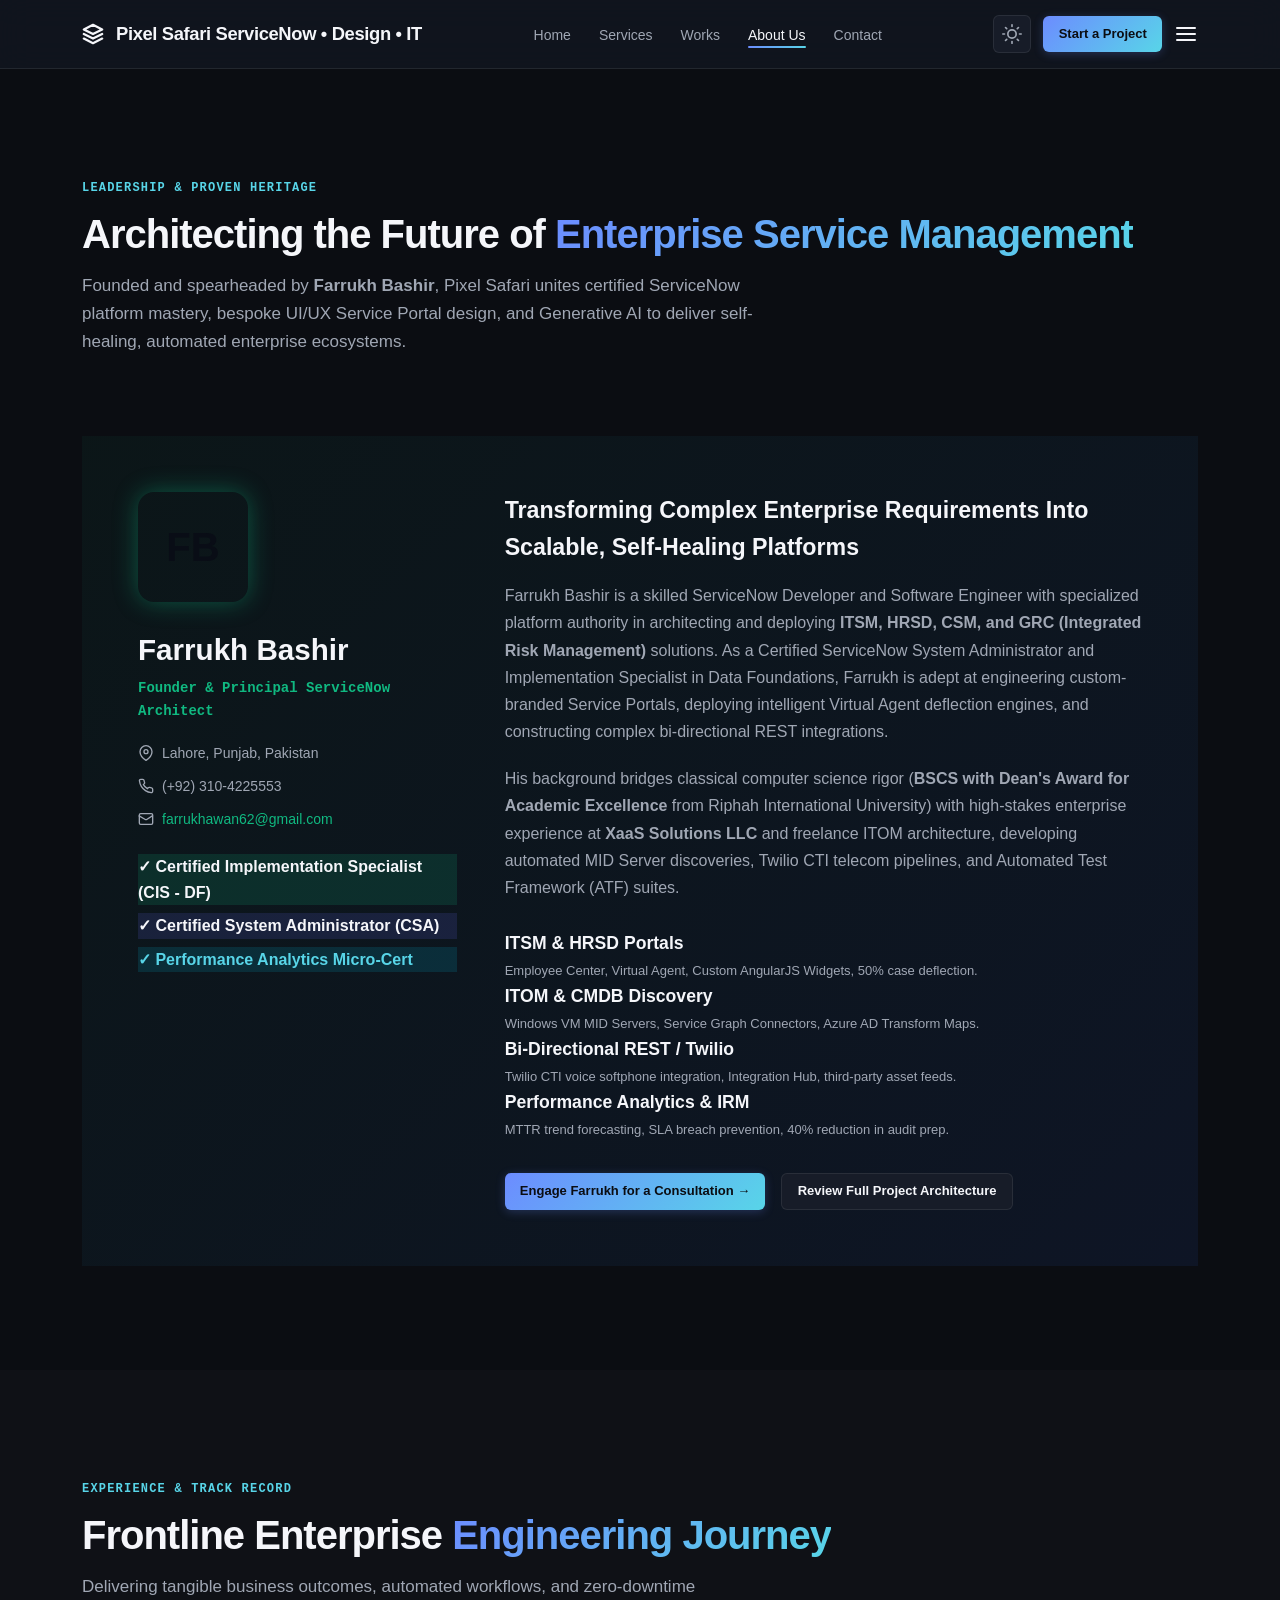
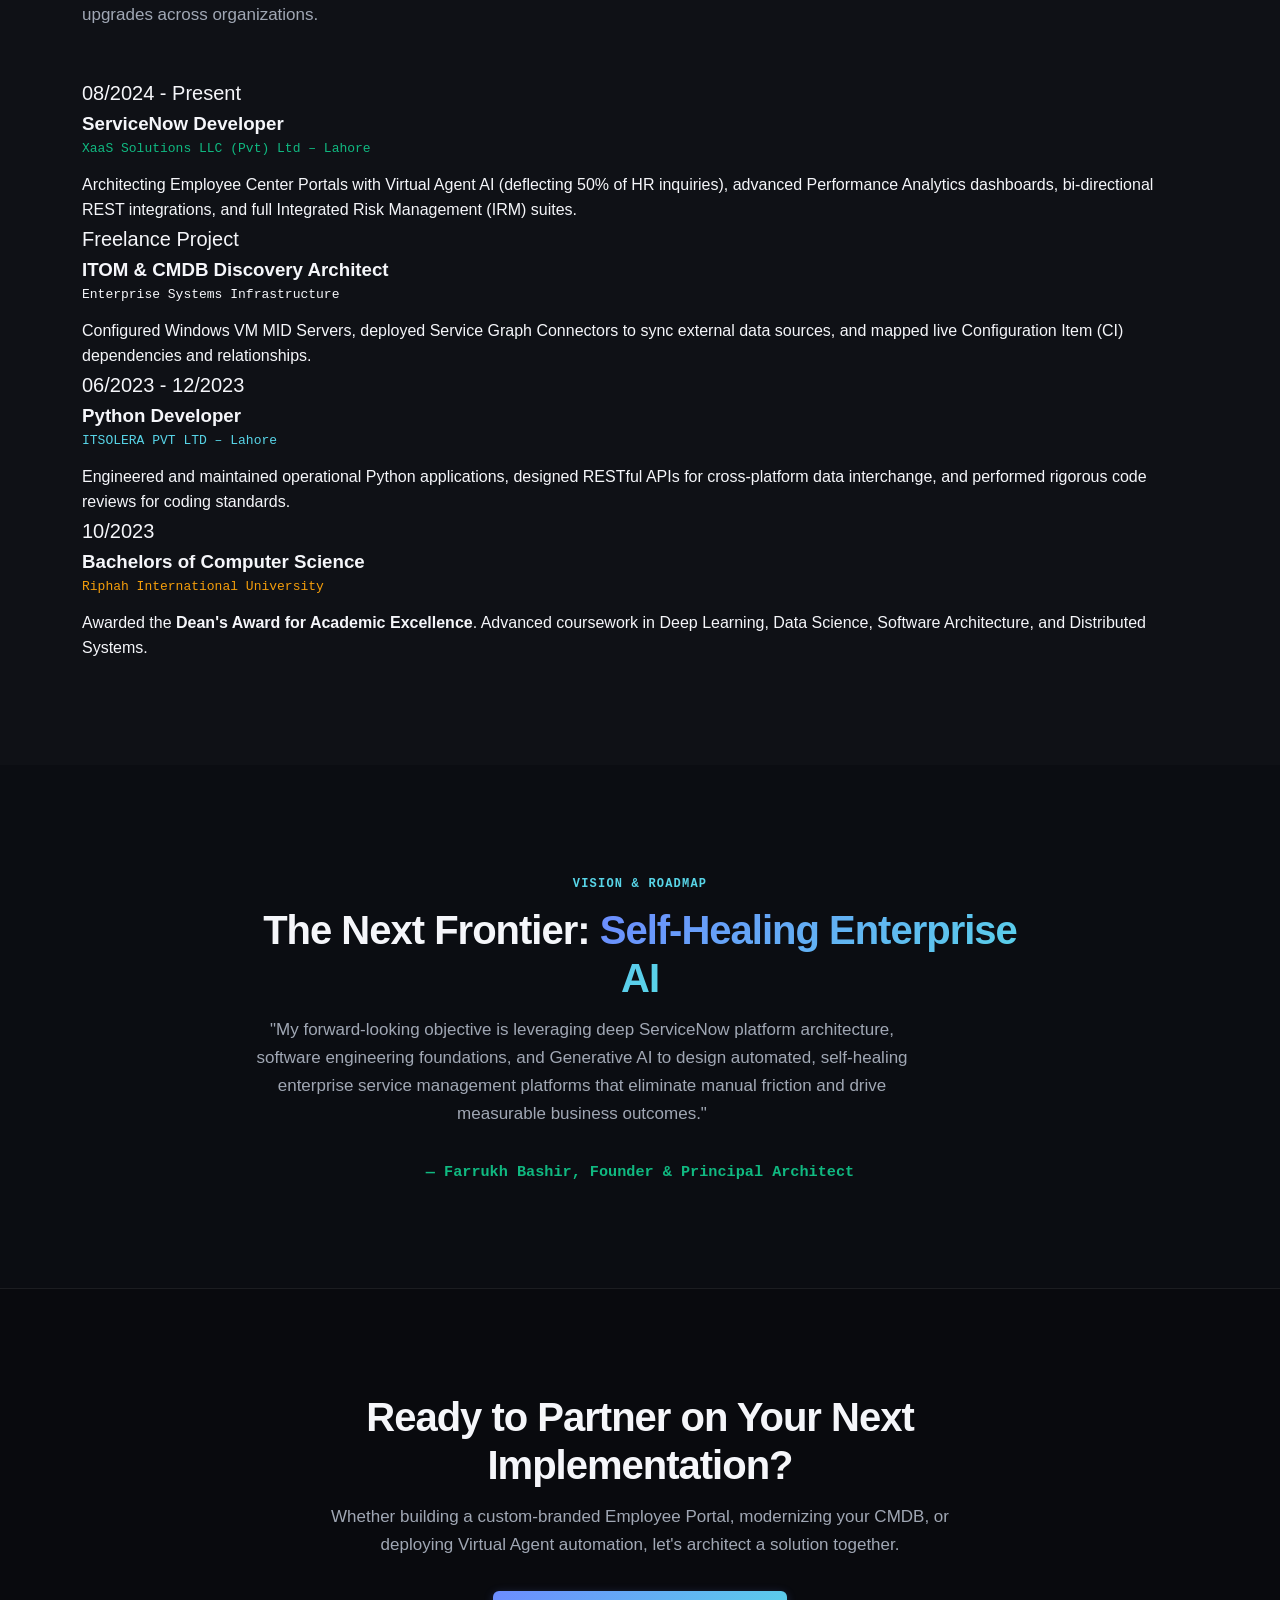
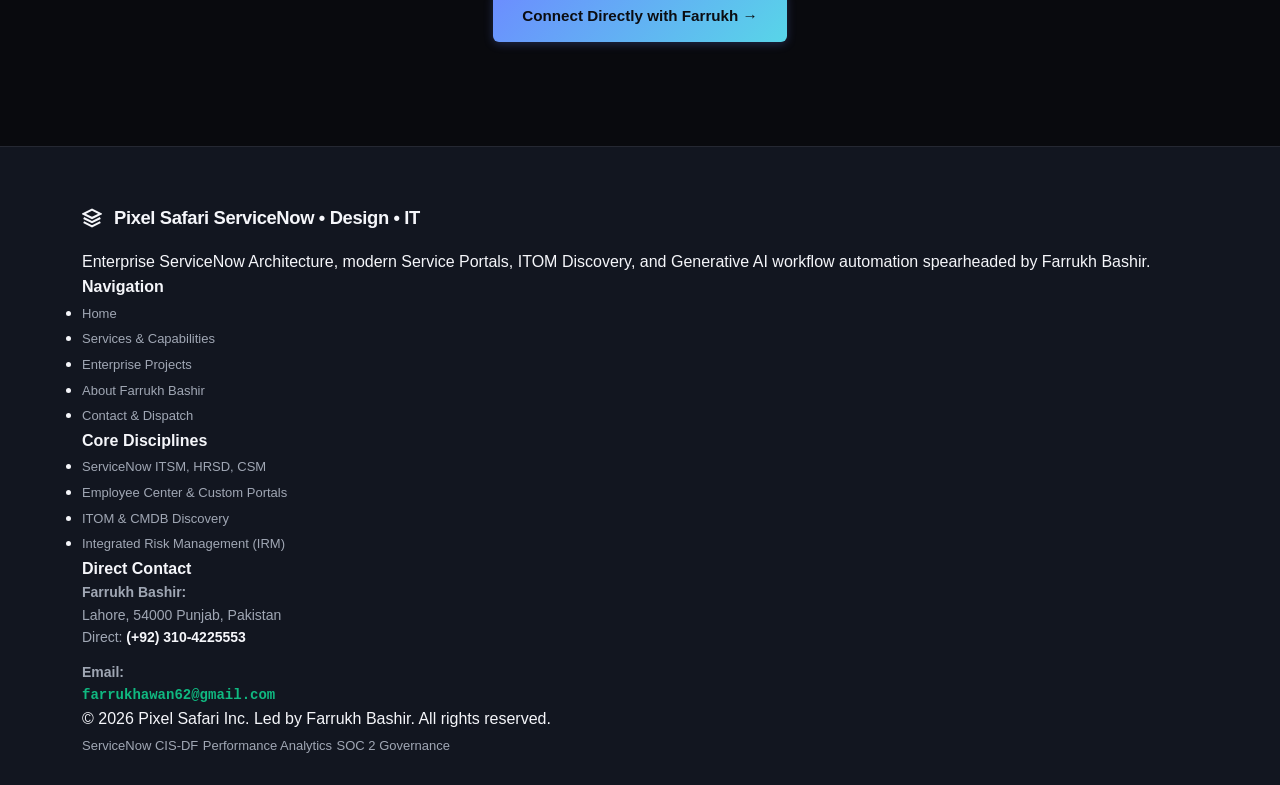
==== about.html @ 0edb30b6 "feat: complete master developer portfolio for Farrukh Bashir" ====
<!DOCTYPE html>
<html lang="en" data-theme="dark">
<head>
  <meta charset="UTF-8">
  <meta name="viewport" content="width=device-width, initial-scale=1.0">
  <title>About Farrukh Bashir & Pixel Safari | Enterprise ServiceNow & IT Engineering</title>
  <meta name="description" content="Meet Farrukh Bashir, Certified ServiceNow System Administrator, Implementation Specialist (CIS-DF), and Principal Architect leading Pixel Safari in ServiceNow, ITOM, and GenAI workflows.">
  <link rel="icon" type="image/svg+xml" href="assets/favicon.svg">
  <link rel="stylesheet" href="css/style.css">
</head>
<body>

  <!-- Site Header -->
  <header class="site-header">
    <div class="container nav-container">
      <a href="index.html" class="brand-logo" aria-label="Pixel Safari Home">
        <div class="logo-icon">
          <svg width="22" height="22" viewBox="0 0 24 24" fill="none" stroke="currentColor" stroke-width="2.5" stroke-linecap="round" stroke-linejoin="round">
            <path d="M12 2L2 7l10 5 10-5-10-5z"></path>
            <path d="M2 17l10 5 10-5"></path>
            <path d="M2 12l10 5 10-5"></path>
          </svg>
        </div>
        <div class="brand-text">
          <span class="brand-name">Pixel Safari</span>
          <span class="brand-sub">ServiceNow &bull; Design &bull; IT</span>
        </div>
      </a>

      <!-- Desktop Nav -->
      <nav aria-label="Primary Navigation">
        <ul class="nav-links">
          <li><a href="index.html" class="nav-link">Home</a></li>
          <li><a href="services.html" class="nav-link">Services</a></li>
          <li><a href="works.html" class="nav-link">Works</a></li>
          <li><a href="about.html" class="nav-link active">About Us</a></li>
          <li><a href="contact.html" class="nav-link">Contact</a></li>
        </ul>
      </nav>

      <!-- Action items -->
      <div class="nav-actions">
        <button id="themeToggleBtn" class="theme-toggle-btn" aria-label="Toggle Dark/Light Mode" title="Toggle Theme">
          <svg class="theme-icon-dark" width="20" height="20" viewBox="0 0 24 24" fill="none" stroke="currentColor" stroke-width="2" stroke-linecap="round" stroke-linejoin="round"><circle cx="12" cy="12" r="5"></circle><line x1="12" y1="1" x2="12" y2="3"></line><line x1="12" y1="21" x2="12" y2="23"></line><line x1="4.22" y1="4.22" x2="5.64" y2="5.64"></line><line x1="18.36" y1="18.36" x2="19.78" y2="19.78"></line><line x1="1" y1="12" x2="3" y2="12"></line><line x1="21" y1="12" x2="23" y2="12"></line><line x1="4.22" y1="19.78" x2="5.64" y2="18.36"></line><line x1="18.36" y1="5.64" x2="19.78" y2="4.22"></line></svg>
          <svg class="theme-icon-light" width="20" height="20" viewBox="0 0 24 24" fill="none" stroke="currentColor" stroke-width="2" stroke-linecap="round" stroke-linejoin="round"><path d="M21 12.79A9 9 0 1 1 11.21 3 7 7 0 0 0 21 12.79z"></path></svg>
        </button>
        <a href="contact.html" class="btn btn-primary btn-sm">Start a Project</a>
        <button id="mobileNavToggle" class="mobile-toggle-btn" aria-label="Open Navigation Menu" aria-expanded="false">
          <svg width="24" height="24" viewBox="0 0 24 24" fill="none" stroke="currentColor" stroke-width="2" stroke-linecap="round" stroke-linejoin="round"><line x1="3" y1="12" x2="21" y2="12"></line><line x1="3" y1="6" x2="21" y2="6"></line><line x1="3" y1="18" x2="21" y2="18"></line></svg>
        </button>
      </div>
    </div>
  </header>

  <!-- Mobile Navigation Drawer -->
  <div id="mobileDrawer" class="mobile-drawer" role="dialog" aria-modal="true">
    <ul class="mobile-nav-links">
      <li><a href="index.html" class="mobile-nav-link">Home</a></li>
      <li><a href="services.html" class="mobile-nav-link">Services</a></li>
      <li><a href="works.html" class="mobile-nav-link">Selected Works</a></li>
      <li><a href="about.html" class="mobile-nav-link">About Us</a></li>
      <li><a href="contact.html" class="mobile-nav-link">Contact & Dispatch</a></li>
    </ul>
    <div style="margin-top: auto;">
      <a href="contact.html" class="btn btn-primary btn-block">Start an Expedition</a>
    </div>
  </div>

  <main>
    <!-- Page Header -->
    <section class="section" style="padding-bottom: 2rem;">
      <div class="container section-header">
        <span class="section-tag">Leadership & Proven Heritage</span>
        <h1 class="section-title">Architecting the Future of <span class="gradient-text">Enterprise Service Management</span></h1>
        <p class="section-desc">
          Founded and spearheaded by <strong>Farrukh Bashir</strong>, Pixel Safari unites certified ServiceNow platform mastery, bespoke UI/UX Service Portal design, and Generative AI to deliver self-healing, automated enterprise ecosystems.
        </p>
      </div>
    </section>

    <!-- Founder Feature Card -->
    <section class="section" style="padding-top: 0;">
      <div class="container">
        <div class="card" style="padding: 3.5rem; border-color: var(--border-highlight); background: linear-gradient(135deg, rgba(16, 185, 129, 0.05) 0%, rgba(15, 23, 42, 0.8) 100%);">
          <div style="display: grid; grid-template-columns: 1fr 2fr; gap: 3rem; align-items: start;">
            
            <!-- Left: Avatar / Credentials Box -->
            <div>
              <div style="width: 110px; height: 110px; border-radius: var(--radius-lg); background: var(--grad-primary); display: flex; align-items: center; justify-content: center; font-size: 2.5rem; font-weight: 800; color: #090d16; margin-bottom: 1.5rem; box-shadow: 0 0 25px rgba(16, 185, 129, 0.4);">
                FB
              </div>
              <h2 style="font-size: 1.85rem; font-weight: 800; color: var(--text-primary); margin-bottom: 0.25rem;">Farrukh Bashir</h2>
              <div style="font-family: var(--font-mono); font-size: 0.875rem; color: var(--accent-emerald); font-weight: 700; margin-bottom: 1.25rem;">
                Founder & Principal ServiceNow Architect
              </div>
              
              <div style="display: flex; flex-direction: column; gap: 0.65rem; font-size: 0.875rem; color: var(--text-secondary); margin-bottom: 1.5rem;">
                <div style="display: flex; align-items: center; gap: 0.5rem;">
                  <svg width="16" height="16" viewBox="0 0 24 24" fill="none" stroke="currentColor" stroke-width="2"><path d="M21 10c0 7-9 13-9 13s-9-6-9-13a9 9 0 0 1 18 0z"></path><circle cx="12" cy="10" r="3"></circle></svg>
                  <span>Lahore, Punjab, Pakistan</span>
                </div>
                <div style="display: flex; align-items: center; gap: 0.5rem;">
                  <svg width="16" height="16" viewBox="0 0 24 24" fill="none" stroke="currentColor" stroke-width="2"><path d="M22 16.92v3a2 2 0 0 1-2.18 2 19.79 19.79 0 0 1-8.63-3.07 19.5 19.5 0 0 1-6-6 19.79 19.79 0 0 1-3.07-8.67A2 2 0 0 1 4.11 2h3a2 2 0 0 1 2 1.72 12.84 12.84 0 0 0 .7 2.81 2 2 0 0 1-.45 2.11L8.09 9.91a16 16 0 0 0 6 6l1.27-1.27a2 2 0 0 1 2.11-.45 12.84 12.84 0 0 0 2.81.7A2 2 0 0 1 22 16.92z"></path></svg>
                  <span>(+92) 310-4225553</span>
                </div>
                <div style="display: flex; align-items: center; gap: 0.5rem;">
                  <svg width="16" height="16" viewBox="0 0 24 24" fill="none" stroke="currentColor" stroke-width="2"><rect width="20" height="16" x="2" y="4" rx="2"></rect><path d="m22 7-8.97 5.7a1.94 1.94 0 0 1-2.06 0L1 7"></path></svg>
                  <span style="color: var(--accent-emerald);">farrukhawan62@gmail.com</span>
                </div>
              </div>

              <div style="display: flex; flex-direction: column; gap: 0.5rem;">
                <span class="tech-tag" style="background: rgba(16, 185, 129, 0.15); color: var(--accent-emerald-light); font-weight: 700;">
                  ✓ Certified Implementation Specialist (CIS - DF)
                </span>
                <span class="tech-tag" style="background: rgba(99, 102, 241, 0.15); color: var(--accent-indigo-light); font-weight: 700;">
                  ✓ Certified System Administrator (CSA)
                </span>
                <span class="tech-tag" style="background: rgba(6, 182, 212, 0.15); color: var(--accent-cyan); font-weight: 700;">
                  ✓ Performance Analytics Micro-Cert
                </span>
              </div>
            </div>

            <!-- Right: Professional Summary & Experience Narrative -->
            <div>
              <h3 style="font-size: 1.45rem; font-weight: 700; margin-bottom: 1rem; color: var(--text-primary);">
                Transforming Complex Enterprise Requirements Into Scalable, Self-Healing Platforms
              </h3>
              <p style="color: var(--text-secondary); line-height: 1.7; margin-bottom: 1.25rem;">
                Farrukh Bashir is a skilled ServiceNow Developer and Software Engineer with specialized platform authority in architecting and deploying <strong>ITSM, HRSD, CSM, and GRC (Integrated Risk Management)</strong> solutions. As a Certified ServiceNow System Administrator and Implementation Specialist in Data Foundations, Farrukh is adept at engineering custom-branded Service Portals, deploying intelligent Virtual Agent deflection engines, and constructing complex bi-directional REST integrations.
              </p>
              <p style="color: var(--text-secondary); line-height: 1.7; margin-bottom: 1.75rem;">
                His background bridges classical computer science rigor (<strong>BSCS with Dean's Award for Academic Excellence</strong> from Riphah International University) with high-stakes enterprise experience at <strong>XaaS Solutions LLC</strong> and freelance ITOM architecture, developing automated MID Server discoveries, Twilio CTI telecom pipelines, and Automated Test Framework (ATF) suites.
              </p>

              <!-- Highlights Grid -->
              <div class="console-metrics-grid" style="margin-bottom: 2rem;">
                <div class="metric-box">
                  <div style="font-weight: 700; color: var(--text-primary); font-size: 1.1rem; margin-bottom: 0.25rem;">ITSM & HRSD Portals</div>
                  <div style="font-size: 0.8125rem; color: var(--text-secondary);">Employee Center, Virtual Agent, Custom AngularJS Widgets, 50% case deflection.</div>
                </div>
                <div class="metric-box">
                  <div style="font-weight: 700; color: var(--text-primary); font-size: 1.1rem; margin-bottom: 0.25rem;">ITOM & CMDB Discovery</div>
                  <div style="font-size: 0.8125rem; color: var(--text-secondary);">Windows VM MID Servers, Service Graph Connectors, Azure AD Transform Maps.</div>
                </div>
                <div class="metric-box">
                  <div style="font-weight: 700; color: var(--text-primary); font-size: 1.1rem; margin-bottom: 0.25rem;">Bi-Directional REST / Twilio</div>
                  <div style="font-size: 0.8125rem; color: var(--text-secondary);">Twilio CTI voice softphone integration, Integration Hub, third-party asset feeds.</div>
                </div>
                <div class="metric-box">
                  <div style="font-weight: 700; color: var(--text-primary); font-size: 1.1rem; margin-bottom: 0.25rem;">Performance Analytics & IRM</div>
                  <div style="font-size: 0.8125rem; color: var(--text-secondary);">MTTR trend forecasting, SLA breach prevention, 40% reduction in audit prep.</div>
                </div>
              </div>

              <div style="display: flex; gap: 1rem; flex-wrap: wrap;">
                <a href="contact.html" class="btn btn-primary btn-sm">Engage Farrukh for a Consultation &rarr;</a>
                <a href="works.html" class="btn btn-secondary btn-sm">Review Full Project Architecture</a>
              </div>
            </div>

          </div>
        </div>
      </div>
    </section>

    <!-- Professional Experience Timeline -->
    <section class="section" style="background: rgba(255, 255, 255, 0.015);">
      <div class="container">
        <div class="section-header">
          <span class="section-tag">Experience & Track Record</span>
          <h2 class="section-title">Frontline Enterprise <span class="gradient-text">Engineering Journey</span></h2>
          <p class="section-desc">Delivering tangible business outcomes, automated workflows, and zero-downtime upgrades across organizations.</p>
        </div>

        <div class="roadmap-grid">
          <!-- Role 1 -->
          <div class="roadmap-card">
            <div class="roadmap-step" style="font-size: 1.25rem;">08/2024 - Present</div>
            <h3 class="roadmap-title">ServiceNow Developer</h3>
            <div style="font-size: 0.8125rem; font-family: var(--font-mono); color: var(--accent-emerald); margin-bottom: 0.75rem;">XaaS Solutions LLC (Pvt) Ltd – Lahore</div>
            <p class="roadmap-desc">
              Architecting Employee Center Portals with Virtual Agent AI (deflecting 50% of HR inquiries), advanced Performance Analytics dashboards, bi-directional REST integrations, and full Integrated Risk Management (IRM) suites.
            </p>
          </div>

          <!-- Role 2 -->
          <div class="roadmap-card">
            <div class="roadmap-step" style="font-size: 1.25rem;">Freelance Project</div>
            <h3 class="roadmap-title">ITOM & CMDB Discovery Architect</h3>
            <div style="font-size: 0.8125rem; font-family: var(--font-mono); color: var(--accent-indigo-light); margin-bottom: 0.75rem;">Enterprise Systems Infrastructure</div>
            <p class="roadmap-desc">
              Configured Windows VM MID Servers, deployed Service Graph Connectors to sync external data sources, and mapped live Configuration Item (CI) dependencies and relationships.
            </p>
          </div>

          <!-- Role 3 -->
          <div class="roadmap-card">
            <div class="roadmap-step" style="font-size: 1.25rem;">06/2023 - 12/2023</div>
            <h3 class="roadmap-title">Python Developer</h3>
            <div style="font-size: 0.8125rem; font-family: var(--font-mono); color: var(--accent-cyan); margin-bottom: 0.75rem;">ITSOLERA PVT LTD – Lahore</div>
            <p class="roadmap-desc">
              Engineered and maintained operational Python applications, designed RESTful APIs for cross-platform data interchange, and performed rigorous code reviews for coding standards.
            </p>
          </div>

          <!-- Education -->
          <div class="roadmap-card">
            <div class="roadmap-step" style="font-size: 1.25rem;">10/2023</div>
            <h3 class="roadmap-title">Bachelors of Computer Science</h3>
            <div style="font-size: 0.8125rem; font-family: var(--font-mono); color: var(--accent-amber); margin-bottom: 0.75rem;">Riphah International University</div>
            <p class="roadmap-desc">
              Awarded the <strong>Dean's Award for Academic Excellence</strong>. Advanced coursework in Deep Learning, Data Science, Software Architecture, and Distributed Systems.
            </p>
          </div>
        </div>
      </div>
    </section>

    <!-- Future Vision & AI Objectives -->
    <section class="section">
      <div class="container" style="max-width: 860px; text-align: center;">
        <span class="section-tag">Vision & Roadmap</span>
        <h2 class="section-title">The Next Frontier: <span class="gradient-text">Self-Healing Enterprise AI</span></h2>
        <p class="section-desc" style="margin-bottom: 2rem;">
          "My forward-looking objective is leveraging deep ServiceNow platform architecture, software engineering foundations, and Generative AI to design automated, self-healing enterprise service management platforms that eliminate manual friction and drive measurable business outcomes."
        </p>
        <div style="font-family: var(--font-mono); font-size: 0.95rem; font-weight: 700; color: var(--accent-emerald);">
          — Farrukh Bashir, Founder & Principal Architect
        </div>
      </div>
    </section>

    <!-- Bottom CTA -->
    <section class="section" style="border-top: 1px solid var(--border-color); background: rgba(0, 0, 0, 0.2); text-align: center;">
      <div class="container" style="max-width: 720px;">
        <h2 class="section-title">Ready to Partner on Your Next Implementation?</h2>
        <p class="section-desc" style="margin-bottom: 2rem;">
          Whether building a custom-branded Employee Portal, modernizing your CMDB, or deploying Virtual Agent automation, let's architect a solution together.
        </p>
        <a href="contact.html" class="btn btn-primary btn-lg">Connect Directly with Farrukh &rarr;</a>
      </div>
    </section>
  </main>

  <!-- Site Footer -->
  <footer class="site-footer">
    <div class="container">
      <div class="footer-grid">
        <div>
          <a href="index.html" class="brand-logo" style="margin-bottom: 1rem;">
            <div class="logo-icon">
              <svg width="20" height="20" viewBox="0 0 24 24" fill="none" stroke="currentColor" stroke-width="2.5"><path d="M12 2L2 7l10 5 10-5-10-5z"></path><path d="M2 17l10 5 10-5"></path><path d="M2 12l10 5 10-5"></path></svg>
            </div>
            <div class="brand-text">
              <span class="brand-name">Pixel Safari</span>
              <span class="brand-sub">ServiceNow &bull; Design &bull; IT</span>
            </div>
          </a>
          <p class="footer-desc">
            Enterprise ServiceNow Architecture, modern Service Portals, ITOM Discovery, and Generative AI workflow automation spearheaded by Farrukh Bashir.
          </p>
        </div>

        <div>
          <h4 class="footer-col-title">Navigation</h4>
          <ul class="footer-links">
            <li><a href="index.html" class="footer-link">Home</a></li>
            <li><a href="services.html" class="footer-link">Services & Capabilities</a></li>
            <li><a href="works.html" class="footer-link">Enterprise Projects</a></li>
            <li><a href="about.html" class="footer-link">About Farrukh Bashir</a></li>
            <li><a href="contact.html" class="footer-link">Contact & Dispatch</a></li>
          </ul>
        </div>

        <div>
          <h4 class="footer-col-title">Core Disciplines</h4>
          <ul class="footer-links">
            <li><a href="services.html#servicenow" class="footer-link">ServiceNow ITSM, HRSD, CSM</a></li>
            <li><a href="services.html#portal" class="footer-link">Employee Center & Custom Portals</a></li>
            <li><a href="services.html#itom" class="footer-link">ITOM & CMDB Discovery</a></li>
            <li><a href="services.html#security" class="footer-link">Integrated Risk Management (IRM)</a></li>
          </ul>
        </div>

        <div>
          <h4 class="footer-col-title">Direct Contact</h4>
          <p style="font-size: 0.875rem; color: var(--text-secondary); line-height: 1.6; margin-bottom: 0.75rem;">
            <strong>Farrukh Bashir:</strong><br>
            Lahore, 54000 Punjab, Pakistan<br>
            Direct: <strong style="color: var(--text-primary);">(+92) 310-4225553</strong>
          </p>
          <p style="font-size: 0.875rem; color: var(--text-secondary); line-height: 1.6;">
            <strong>Email:</strong><br>
            <span style="color: var(--accent-emerald); font-family: var(--font-mono); font-weight: 700;">farrukhawan62@gmail.com</span>
          </p>
        </div>
      </div>

      <div class="footer-bottom">
        <div>&copy; 2026 Pixel Safari Inc. Led by Farrukh Bashir. All rights reserved.</div>
        <div class="footer-legal-links">
          <a href="#" class="footer-link">ServiceNow CIS-DF</a>
          <a href="#" class="footer-link">Performance Analytics</a>
          <a href="#" class="footer-link">SOC 2 Governance</a>
        </div>
      </div>
    </div>
  </footer>

  <script src="js/main.js"></script>
</body>
</html>
---- css/style.css ----
/* ==========================================================================
   FARRUKH BASHIR - Master Portfolio Stylesheet
   Premium Software-Engineering Aesthetic
   Colors: Deep Charcoal (#0B0D12), Electric Blue (#6C8CFF), Soft Cyan (#58D5E8)
   ========================================================================== */

:root {
  /* Color Palette - Sophisticated Dark Theme (Default) */
  --bg-primary: #0B0D12;
  --bg-secondary: #121620;
  --bg-surface: #171C28;
  --bg-surface-hover: #1E2536;
  --bg-glass: rgba(18, 22, 32, 0.82);
  --border-color: rgba(255, 255, 255, 0.08);
  --border-focus: rgba(108, 140, 255, 0.45);
  
  --text-primary: #F5F6FA;
  --text-secondary: #A0A7B4;
  --text-muted: #656E7F;
  
  /* Brand Accents */
  --accent-blue: #6C8CFF;
  --accent-cyan: #58D5E8;
  --accent-emerald: #10B981;
  --accent-amber: #F59E0B;
  
  /* Subtle Gradients */
  --grad-accent: linear-gradient(135deg, #6C8CFF 0%, #58D5E8 100%);
  --grad-surface: linear-gradient(180deg, rgba(255, 255, 255, 0.02) 0%, rgba(255, 255, 255, 0) 100%);
  
  /* Elevation Shadows */
  --shadow-sm: 0 1px 3px rgba(0, 0, 0, 0.35);
  --shadow-md: 0 4px 14px rgba(0, 0, 0, 0.45);
  --shadow-lg: 0 12px 32px rgba(0, 0, 0, 0.6);
  --shadow-accent: 0 0 24px rgba(108, 140, 255, 0.2);

  /* Typography */
  --font-sans: 'Inter', -apple-system, BlinkMacSystemFont, 'Segoe UI', Roboto, Helvetica, Arial, sans-serif;
  --font-mono: 'JetBrains Mono', 'SF Mono', Consolas, Menlo, Monaco, monospace;
  
  /* Geometry */
  --radius-sm: 6px;
  --radius-md: 10px;
  --radius-lg: 16px;
  --radius-full: 9999px;
  
  /* Transitions */
  --transition-fast: 0.15s ease;
  --transition-normal: 0.25s cubic-bezier(0.16, 1, 0.3, 1);
  --container-max: 1180px;
}

/* Light Theme Overrides */
[data-theme="light"] {
  --bg-primary: #F8FAFC;
  --bg-secondary: #EDF2F7;
  --bg-surface: #FFFFFF;
  --bg-surface-hover: #F1F5F9;
  --bg-glass: rgba(255, 255, 255, 0.88);
  --border-color: rgba(0, 0, 0, 0.08);
  --border-focus: rgba(79, 70, 229, 0.45);
  
  --text-primary: #0F172A;
  --text-secondary: #475569;
  --text-muted: #94A3B8;
  
  --accent-blue: #4F46E5;
  --accent-cyan: #0284C7;
  --grad-accent: linear-gradient(135deg, #4F46E5 0%, #0284C7 100%);
  
  --shadow-sm: 0 1px 3px rgba(0, 0, 0, 0.05);
  --shadow-md: 0 4px 12px rgba(0, 0, 0, 0.08);
  --shadow-lg: 0 12px 30px rgba(0, 0, 0, 0.1);
  --shadow-accent: 0 0 20px rgba(79, 70, 229, 0.15);
}

/* Base Reset & Mobile-First Box Sizing */
*, *::before, *::after {
  box-sizing: border-box;
  margin: 0;
  padding: 0;
}

html {
  font-family: var(--font-sans);
  font-size: 16px;
  line-height: 1.6;
  color: var(--text-primary);
  background-color: var(--bg-primary);
  scroll-behavior: smooth;
  -webkit-font-smoothing: antialiased;
  -moz-osx-font-smoothing: grayscale;
  overflow-x: hidden;
}

body {
  min-height: 100vh;
  display: flex;
  flex-direction: column;
  overflow-x: hidden;
  position: relative;
  background-color: var(--bg-primary);
}

/* Background Subtle Grid Texture */
body::before {
  content: '';
  position: fixed;
  inset: 0;
  background-image: 
    radial-gradient(circle at 10% 20%, rgba(108, 140, 255, 0.035), transparent 35%),
    radial-gradient(circle at 90% 60%, rgba(88, 213, 232, 0.035), transparent 40%);
  pointer-events: none;
  z-index: -1;
}

img, svg {
  display: block;
  max-width: 100%;
}

a {
  color: inherit;
  text-decoration: none;
  transition: color var(--transition-fast);
}

button, input, textarea, select {
  font: inherit;
  color: inherit;
  background: none;
  border: none;
  outline: none;
}

button {
  cursor: pointer;
}

/* Accessibility Focus Ring */
:focus-visible {
  outline: 2px solid var(--accent-blue);
  outline-offset: 3px;
}

/* Layout Container */
.container {
  width: 100%;
  max-width: var(--container-max);
  margin-left: auto;
  margin-right: auto;
  padding-left: 1.25rem;
  padding-right: 1.25rem;
}

@media (min-width: 768px) {
  .container {
    padding-left: 2rem;
    padding-right: 2rem;
  }
}

/* Typography & Section Styles */
.section {
  padding: 4.5rem 0;
  position: relative;
}

@media (min-width: 768px) {
  .section {
    padding: 6.5rem 0;
  }
}

.section-header {
  margin-bottom: 3rem;
}

.section-tag {
  display: inline-flex;
  align-items: center;
  gap: 0.5rem;
  font-family: var(--font-mono);
  font-size: 0.75rem;
  font-weight: 600;
  text-transform: uppercase;
  letter-spacing: 0.1em;
  color: var(--accent-cyan);
  margin-bottom: 0.75rem;
}

.section-title {
  font-size: clamp(1.75rem, 3.5vw, 2.5rem);
  font-weight: 800;
  line-height: 1.2;
  letter-spacing: -0.025em;
  color: var(--text-primary);
  margin-bottom: 0.85rem;
}

.section-desc {
  font-size: 1.0625rem;
  color: var(--text-secondary);
  line-height: 1.65;
  max-width: 680px;
}

.gradient-text {
  background: var(--grad-accent);
  -webkit-background-clip: text;
  -webkit-text-fill-color: transparent;
  background-clip: text;
}

/* ==========================================================================
   Header & Navigation
   ========================================================================== */
.site-header {
  position: sticky;
  top: 0;
  z-index: 100;
  background: var(--bg-glass);
  backdrop-filter: blur(16px);
  -webkit-backdrop-filter: blur(16px);
  border-bottom: 1px solid var(--border-color);
  transition: all var(--transition-normal);
}

.nav-container {
  display: flex;
  align-items: center;
  justify-content: space-between;
  height: 4.25rem;
}

/* Logo */
.brand-logo {
  display: flex;
  align-items: center;
  gap: 0.75rem;
  font-weight: 800;
  font-size: 1.15rem;
  letter-spacing: -0.02em;
}

.brand-monogram {
  width: 34px;
  height: 34px;
  background: var(--bg-surface);
  border: 1px solid var(--border-color);
  border-radius: var(--radius-sm);
  display: flex;
  align-items: center;
  justify-content: center;
  font-family: var(--font-mono);
  font-size: 0.85rem;
  font-weight: 800;
  color: var(--accent-blue);
  box-shadow: var(--shadow-sm);
}

.brand-dot {
  color: var(--accent-cyan);
}

/* Desktop Nav Links */
.nav-links {
  display: none;
  align-items: center;
  gap: 1.75rem;
  list-style: none;
}

@media (min-width: 900px) {
  .nav-links {
    display: flex;
  }
}

.nav-link {
  font-size: 0.875rem;
  font-weight: 500;
  color: var(--text-secondary);
  position: relative;
  padding: 0.35rem 0;
  transition: color var(--transition-fast);
}

.nav-link:hover,
.nav-link.active {
  color: var(--text-primary);
}

.nav-link.active::after {
  content: '';
  position: absolute;
  bottom: 0;
  left: 0;
  width: 100%;
  height: 2px;
  background: var(--grad-accent);
  border-radius: 2px;
}

/* Header Actions */
.nav-actions {
  display: flex;
  align-items: center;
  gap: 0.75rem;
}

.theme-toggle-btn {
  display: flex;
  align-items: center;
  justify-content: center;
  width: 38px;
  height: 38px;
  border-radius: var(--radius-sm);
  background: var(--bg-surface);
  border: 1px solid var(--border-color);
  color: var(--text-secondary);
  transition: all var(--transition-fast);
}

.theme-toggle-btn:hover {
  color: var(--text-primary);
  border-color: var(--border-focus);
}

.theme-icon-light { display: none; }
[data-theme="light"] .theme-icon-dark { display: none; }
[data-theme="light"] .theme-icon-light { display: block; }

.mobile-menu-btn {
  display: flex;
  align-items: center;
  justify-content: center;
  width: 38px;
  height: 38px;
  border-radius: var(--radius-sm);
  background: var(--bg-surface);
  border: 1px solid var(--border-color);
  color: var(--text-primary);
}

@media (min-width: 900px) {
  .mobile-menu-btn {
    display: none;
  }
}

/* ==========================================================================
   Buttons
   ========================================================================== */
.btn {
  display: inline-flex;
  align-items: center;
  justify-content: center;
  gap: 0.5rem;
  font-size: 0.875rem;
  font-weight: 600;
  padding: 0.65rem 1.35rem;
  border-radius: var(--radius-sm);
  transition: all var(--transition-fast);
  white-space: nowrap;
}

.btn-primary {
  background: var(--grad-accent);
  color: #0B0D12;
  font-weight: 700;
  box-shadow: 0 2px 10px rgba(108, 140, 255, 0.25);
}

.btn-primary:hover {
  transform: translateY(-1px);
  box-shadow: 0 4px 16px rgba(108, 140, 255, 0.35);
}

.btn-secondary {
  background: var(--bg-surface);
  color: var(--text-primary);
  border: 1px solid var(--border-color);
}

.btn-secondary:hover {
  background: var(--bg-surface-hover);
  border-color: var(--border-focus);
  color: var(--text-primary);
  transform: translateY(-1px);
}

.btn-sm {
  padding: 0.45rem 0.95rem;
  font-size: 0.8125rem;
}

.btn-lg {
  padding: 0.85rem 1.85rem;
  font-size: 0.95rem;
}

.btn-block {
  width: 100%;
}

/* ==========================================================================
   Hero Section
   ========================================================================== */
.hero-section {
  padding: 3.5rem 0 4.5rem;
  position: relative;
}

@media (min-width: 992px) {
  .hero-section {
    padding: 5.5rem 0 6rem;
  }
}

.hero-grid {
  display: grid;
  grid-template-columns: 1fr;
  gap: 3rem;
  align-items: center;
}

@media (min-width: 992px) {
  .hero-grid {
    grid-template-columns: 1.15fr 0.85fr;
    gap: 4rem;
  }
}

.hero-intro-tag {
  font-family: var(--font-mono);
  font-size: 0.8125rem;
  font-weight: 600;
  letter-spacing: 0.12em;
  color: var(--accent-cyan);
  margin-bottom: 1rem;
  display: inline-block;
}

.hero-title {
  font-size: clamp(2.15rem, 5vw, 3.5rem);
  font-weight: 800;
  line-height: 1.15;
  letter-spacing: -0.03em;
  color: var(--text-primary);
  margin-bottom: 1.25rem;
}

.hero-description {
  font-size: 1.125rem;
  line-height: 1.7;
  color: var(--text-secondary);
  margin-bottom: 2rem;
  max-width: 580px;
}

.hero-domain-pills {
  display: flex;
  flex-wrap: wrap;
  gap: 0.5rem;
  margin-bottom: 2rem;
}

.domain-pill {
  font-family: var(--font-mono);
  font-size: 0.75rem;
  font-weight: 600;
  padding: 0.35rem 0.75rem;
  border-radius: var(--radius-full);
  background: var(--bg-surface);
  border: 1px solid var(--border-color);
  color: var(--text-secondary);
}

.domain-pill.primary {
  color: var(--accent-blue);
  border-color: rgba(108, 140, 255, 0.3);
  background: rgba(108, 140, 255, 0.08);
}

.hero-cta-group {
  display: flex;
  flex-wrap: wrap;
  gap: 1rem;
  align-items: center;
  margin-bottom: 2rem;
}

/* Availability Badge */
.availability-indicator {
  display: inline-flex;
  align-items: center;
  gap: 0.65rem;
  font-size: 0.8125rem;
  color: var(--text-secondary);
}

.status-dot {
  width: 8px;
  height: 8px;
  border-radius: 50%;
  background: var(--accent-emerald);
  box-shadow: 0 0 8px var(--accent-emerald);
  animation: pulseAnim 2s infinite ease-in-out;
}

@keyframes pulseAnim {
  0%, 100% { opacity: 0.6; transform: scale(0.9); }
  50% { opacity: 1; transform: scale(1.15); }
}

/* Hero Technical Diagram Card */
.tech-diagram-card {
  background: var(--bg-surface);
  border: 1px solid var(--border-color);
  border-radius: var(--radius-lg);
  padding: 1.75rem;
  box-shadow: var(--shadow-lg);
  position: relative;
  overflow: hidden;
}

.diagram-header {
  display: flex;
  align-items: center;
  justify-content: space-between;
  padding-bottom: 1rem;
  margin-bottom: 1.25rem;
  border-bottom: 1px solid var(--border-color);
}

.diagram-title {
  font-family: var(--font-mono);
  font-size: 0.75rem;
  color: var(--text-muted);
  text-transform: uppercase;
  letter-spacing: 0.08em;
}

.diagram-badge {
  font-family: var(--font-mono);
  font-size: 0.75rem;
  color: var(--accent-cyan);
  background: rgba(88, 213, 232, 0.1);
  padding: 0.2rem 0.55rem;
  border-radius: var(--radius-sm);
  border: 1px solid rgba(88, 213, 232, 0.25);
}

/* Technical Node Flow Visual */
.diagram-flow-nodes {
  display: flex;
  flex-direction: column;
  gap: 0.75rem;
}

.node-item {
  display: flex;
  align-items: center;
  justify-content: space-between;
  padding: 0.85rem 1rem;
  background: var(--bg-secondary);
  border: 1px solid var(--border-color);
  border-radius: var(--radius-md);
  transition: all var(--transition-fast);
}

.node-item:hover {
  border-color: var(--border-focus);
  transform: translateX(3px);
}

.node-left {
  display: flex;
  align-items: center;
  gap: 0.75rem;
}

.node-icon-wrap {
  width: 28px;
  height: 28px;
  border-radius: var(--radius-sm);
  background: rgba(108, 140, 255, 0.12);
  display: flex;
  align-items: center;
  justify-content: center;
  color: var(--accent-blue);
  flex-shrink: 0;
}

.node-name {
  font-size: 0.875rem;
  font-weight: 600;
  color: var(--text-primary);
}

.node-sub {
  font-size: 0.75rem;
  color: var(--text-muted);
}

.node-telemetry {
  font-family: var(--font-mono);
  font-size: 0.75rem;
  color: var(--accent-emerald);
}

/* Code Snippet in Diagram */
.diagram-code-box {
  background: rgba(0, 0, 0, 0.35);
  border: 1px solid var(--border-color);
  border-radius: var(--radius-md);
  padding: 1rem;
  margin-top: 1rem;
  font-family: var(--font-mono);
  font-size: 0.75rem;
  line-height: 1.6;
  color: #A0A7B4;
}

.code-keyword { color: var(--accent-cyan); }
.code-fn { color: var(--accent-blue); }
.code-str { color: #34D399; }

/* ==========================================================================
   About Section
   ========================================================================== */
.about-grid {
  display: grid;
  grid-template-columns: 1fr;
  gap: 2.5rem;
}

@media (min-width: 900px) {
  .about-grid {
    grid-template-columns: 1.15fr 0.85fr;
    gap: 3.5rem;
  }
}

.about-text {
  font-size: 1.0625rem;
  line-height: 1.8;
  color: var(--text-secondary);
}

.about-text p {
  margin-bottom: 1.25rem;
}

.about-highlight-box {
  display: flex;
  flex-direction: column;
  gap: 1.25rem;
}

.highlight-card {
  background: var(--bg-surface);
  border: 1px solid var(--border-color);
  border-radius: var(--radius-md);
  padding: 1.35rem;
  transition: all var(--transition-fast);
}

.highlight-card:hover {
  border-color: var(--border-focus);
  transform: translateY(-2px);
}

.highlight-num {
  font-size: 1.85rem;
  font-weight: 800;
  color: var(--text-primary);
  line-height: 1;
  margin-bottom: 0.35rem;
}

.highlight-label {
  font-size: 0.875rem;
  color: var(--text-secondary);
}

/* ==========================================================================
   Technical Skills Cards
   ========================================================================== */
.skills-grid {
  display: grid;
  grid-template-columns: 1fr;
  gap: 1.5rem;
}

@media (min-width: 600px) {
  .skills-grid {
    grid-template-columns: repeat(2, 1fr);
  }
}

@media (min-width: 1024px) {
  .skills-grid {
    grid-template-columns: repeat(4, 1fr);
  }
}

.skill-category-card {
  background: var(--bg-surface);
  border: 1px solid var(--border-color);
  border-radius: var(--radius-md);
  padding: 1.75rem;
  display: flex;
  flex-direction: column;
  transition: all var(--transition-fast);
}

.skill-category-card:hover {
  border-color: var(--border-focus);
  box-shadow: var(--shadow-md);
  transform: translateY(-2px);
}

.skill-category-header {
  display: flex;
  align-items: center;
  gap: 0.75rem;
  margin-bottom: 1.25rem;
  padding-bottom: 0.85rem;
  border-bottom: 1px solid var(--border-color);
}

.skill-cat-icon {
  width: 32px;
  height: 32px;
  border-radius: var(--radius-sm);
  background: rgba(108, 140, 255, 0.1);
  display: flex;
  align-items: center;
  justify-content: center;
  color: var(--accent-blue);
  flex-shrink: 0;
}

.skill-cat-title {
  font-size: 1rem;
  font-weight: 700;
  color: var(--text-primary);
}

.skill-tags-wrap {
  display: flex;
  flex-wrap: wrap;
  gap: 0.45rem;
}

.skill-tag {
  font-family: var(--font-mono);
  font-size: 0.75rem;
  padding: 0.3rem 0.65rem;
  background: var(--bg-secondary);
  border: 1px solid var(--border-color);
  border-radius: var(--radius-sm);
  color: var(--text-secondary);
  transition: all var(--transition-fast);
}

.skill-tag:hover {
  color: var(--text-primary);
  border-color: var(--accent-blue);
}

/* ==========================================================================
   Experience Section (Timeline)
   ========================================================================== */
.experience-timeline {
  display: flex;
  flex-direction: column;
  gap: 2.5rem;
  position: relative;
}

.timeline-card {
  background: var(--bg-surface);
  border: 1px solid var(--border-color);
  border-radius: var(--radius-lg);
  padding: 2rem;
  position: relative;
  transition: all var(--transition-fast);
}

.timeline-card:hover {
  border-color: var(--border-focus);
  box-shadow: var(--shadow-md);
}

.timeline-header {
  display: flex;
  flex-direction: column;
  gap: 0.5rem;
  margin-bottom: 1.5rem;
  padding-bottom: 1.25rem;
  border-bottom: 1px solid var(--border-color);
}

@media (min-width: 680px) {
  .timeline-header {
    flex-direction: row;
    justify-content: space-between;
    align-items: center;
  }
}

.timeline-role {
  font-size: 1.25rem;
  font-weight: 700;
  color: var(--text-primary);
}

.timeline-company {
  font-size: 0.95rem;
  color: var(--accent-cyan);
  margin-top: 0.2rem;
}

.timeline-period {
  font-family: var(--font-mono);
  font-size: 0.8125rem;
  color: var(--text-muted);
  background: var(--bg-secondary);
  border: 1px solid var(--border-color);
  padding: 0.3rem 0.75rem;
  border-radius: var(--radius-full);
  align-self: flex-start;
}

.timeline-bullets {
  list-style: none;
  display: flex;
  flex-direction: column;
  gap: 0.75rem;
}

.timeline-bullet-item {
  display: flex;
  align-items: flex-start;
  gap: 0.75rem;
  font-size: 0.9375rem;
  color: var(--text-secondary);
  line-height: 1.6;
}

.bullet-dot {
  width: 6px;
  height: 6px;
  border-radius: 50%;
  background: var(--accent-blue);
  margin-top: 0.55rem;
  flex-shrink: 0;
}

/* ==========================================================================
   Featured Projects Showcase
   ========================================================================== */
.projects-grid {
  display: grid;
  grid-template-columns: 1fr;
  gap: 1.75rem;
}

@media (min-width: 768px) {
  .projects-grid {
    grid-template-columns: repeat(2, 1fr);
  }
}

@media (min-width: 1100px) {
  .projects-grid {
    grid-template-columns: repeat(3, 1fr);
  }
}

.project-card {
  background: var(--bg-surface);
  border: 1px solid var(--border-color);
  border-radius: var(--radius-md);
  overflow: hidden;
  display: flex;
  flex-direction: column;
  transition: all var(--transition-normal);
  cursor: pointer;
}

.project-card:hover {
  border-color: var(--border-focus);
  box-shadow: var(--shadow-lg), var(--shadow-accent);
  transform: translateY(-4px);
}

.project-illustration-wrap {
  height: 160px;
  background: var(--bg-secondary);
  border-bottom: 1px solid var(--border-color);
  display: flex;
  align-items: center;
  justify-content: center;
  position: relative;
  overflow: hidden;
}

.project-badge-tag {
  position: absolute;
  top: 0.85rem;
  left: 0.85rem;
  font-family: var(--font-mono);
  font-size: 0.6875rem;
  font-weight: 600;
  padding: 0.2rem 0.55rem;
  background: rgba(11, 13, 18, 0.75);
  backdrop-filter: blur(8px);
  border: 1px solid var(--border-color);
  color: var(--accent-cyan);
  border-radius: var(--radius-sm);
}

.project-body {
  padding: 1.5rem;
  display: flex;
  flex-direction: column;
  flex-grow: 1;
}

.project-title {
  font-size: 1.15rem;
  font-weight: 700;
  color: var(--text-primary);
  margin-bottom: 0.65rem;
}

.project-desc {
  font-size: 0.875rem;
  color: var(--text-secondary);
  line-height: 1.6;
  margin-bottom: 1.25rem;
  flex-grow: 1;
}

.project-tech-tags {
  display: flex;
  flex-wrap: wrap;
  gap: 0.4rem;
  margin-bottom: 1.25rem;
}

.project-action-link {
  font-size: 0.8125rem;
  font-weight: 600;
  color: var(--accent-blue);
  display: inline-flex;
  align-items: center;
  gap: 0.35rem;
}

.project-action-link:hover {
  gap: 0.55rem;
  color: var(--accent-cyan);
}

/* ==========================================================================
   Certifications & Education
   ========================================================================== */
.certs-edu-grid {
  display: grid;
  grid-template-columns: 1fr;
  gap: 2rem;
}

@media (min-width: 850px) {
  .certs-edu-grid {
    grid-template-columns: 1.15fr 0.85fr;
    gap: 3rem;
  }
}

.certs-list {
  display: flex;
  flex-direction: column;
  gap: 1rem;
}

.cert-card {
  display: flex;
  align-items: center;
  gap: 1.15rem;
  background: var(--bg-surface);
  border: 1px solid var(--border-color);
  border-radius: var(--radius-md);
  padding: 1.25rem;
  transition: all var(--transition-fast);
}

.cert-card:hover {
  border-color: var(--border-focus);
  transform: translateX(4px);
}

.cert-icon-box {
  width: 44px;
  height: 44px;
  border-radius: var(--radius-sm);
  background: rgba(108, 140, 255, 0.1);
  display: flex;
  align-items: center;
  justify-content: center;
  color: var(--accent-blue);
  flex-shrink: 0;
}

.cert-name {
  font-size: 0.95rem;
  font-weight: 700;
  color: var(--text-primary);
  margin-bottom: 0.2rem;
}

.cert-issuer {
  font-size: 0.8125rem;
  color: var(--text-muted);
}

.edu-card {
  background: var(--bg-surface);
  border: 1px solid var(--border-color);
  border-radius: var(--radius-md);
  padding: 1.75rem;
  display: flex;
  flex-direction: column;
  height: 100%;
}

.edu-degree {
  font-size: 1.15rem;
  font-weight: 700;
  color: var(--text-primary);
  margin-bottom: 0.25rem;
}

.edu-school {
  font-size: 0.95rem;
  color: var(--accent-cyan);
  margin-bottom: 0.75rem;
}

.edu-award-pill {
  display: inline-flex;
  align-items: center;
  gap: 0.45rem;
  background: rgba(245, 158, 11, 0.1);
  border: 1px solid rgba(245, 158, 11, 0.3);
  color: var(--accent-amber);
  font-family: var(--font-mono);
  font-size: 0.75rem;
  font-weight: 600;
  padding: 0.3rem 0.65rem;
  border-radius: var(--radius-sm);
  margin-bottom: 1.25rem;
  align-self: flex-start;
}

.edu-coursework {
  font-size: 0.875rem;
  color: var(--text-secondary);
  line-height: 1.6;
  border-top: 1px solid var(--border-color);
  padding-top: 1rem;
  margin-top: auto;
}

/* ==========================================================================
   Contact Section
   ========================================================================== */
.contact-grid {
  display: grid;
  grid-template-columns: 1fr;
  gap: 2.5rem;
}

@media (min-width: 900px) {
  .contact-grid {
    grid-template-columns: 0.85fr 1.15fr;
    gap: 3.5rem;
  }
}

.contact-info-panel {
  display: flex;
  flex-direction: column;
  gap: 1.5rem;
}

.contact-card-item {
  display: flex;
  align-items: center;
  gap: 1rem;
  background: var(--bg-surface);
  border: 1px solid var(--border-color);
  border-radius: var(--radius-md);
  padding: 1.15rem 1.35rem;
  transition: all var(--transition-fast);
}

.contact-card-item:hover {
  border-color: var(--border-focus);
}

.contact-icon {
  width: 40px;
  height: 40px;
  border-radius: var(--radius-sm);
  background: rgba(108, 140, 255, 0.1);
  display: flex;
  align-items: center;
  justify-content: center;
  color: var(--accent-blue);
  flex-shrink: 0;
}

.contact-label {
  font-size: 0.75rem;
  font-family: var(--font-mono);
  color: var(--text-muted);
  text-transform: uppercase;
  margin-bottom: 0.15rem;
}

.contact-val {
  font-size: 0.9375rem;
  font-weight: 600;
  color: var(--text-primary);
}

.contact-form-wrap {
  background: var(--bg-surface);
  border: 1px solid var(--border-color);
  border-radius: var(--radius-lg);
  padding: 2rem;
  box-shadow: var(--shadow-md);
}

@media (min-width: 600px) {
  .contact-form-wrap {
    padding: 2.5rem;
  }
}

.form-group {
  margin-bottom: 1.25rem;
}

.form-label {
  display: block;
  font-size: 0.8125rem;
  font-weight: 600;
  color: var(--text-primary);
  margin-bottom: 0.4rem;
}

.form-input {
  width: 100%;
  background: var(--bg-secondary);
  border: 1px solid var(--border-color);
  border-radius: var(--radius-sm);
  padding: 0.75rem 1rem;
  font-size: 0.875rem;
  color: var(--text-primary);
  transition: all var(--transition-fast);
}

.form-input:focus {
  border-color: var(--accent-blue);
  box-shadow: 0 0 0 3px rgba(108, 140, 255, 0.15);
}

.form-input::placeholder {
  color: var(--text-muted);
}

textarea.form-input {
  min-height: 110px;
  resize: vertical;
}

.form-feedback {
  display: none;
  padding: 0.85rem 1rem;
  border-radius: var(--radius-sm);
  font-size: 0.875rem;
  margin-top: 1rem;
}

.form-feedback.success {
  display: block;
  background: rgba(16, 185, 129, 0.1);
  border: 1px solid rgba(16, 185, 129, 0.3);
  color: #34D399;
}

.form-feedback.error {
  display: block;
  background: rgba(239, 68, 68, 0.1);
  border: 1px solid rgba(239, 68, 68, 0.3);
  color: #F87171;
}

/* ==========================================================================
   Footer
   ========================================================================== */
.site-footer {
  background: var(--bg-secondary);
  border-top: 1px solid var(--border-color);
  padding: 3.5rem 0 2rem;
  margin-top: auto;
}

.footer-content {
  display: flex;
  flex-direction: column;
  gap: 2rem;
}

@media (min-width: 680px) {
  .footer-content {
    flex-direction: row;
    justify-content: space-between;
    align-items: center;
  }
}

.footer-brand-title {
  font-size: 1.15rem;
  font-weight: 800;
  color: var(--text-primary);
  margin-bottom: 0.25rem;
}

.footer-brand-sub {
  font-size: 0.8125rem;
  color: var(--text-muted);
}

.footer-links-row {
  display: flex;
  flex-wrap: wrap;
  gap: 1.5rem;
}

.footer-link {
  font-size: 0.8125rem;
  color: var(--text-secondary);
  transition: color var(--transition-fast);
}

.footer-link:hover {
  color: var(--accent-blue);
}

.footer-bottom-line {
  margin-top: 2rem;
  padding-top: 1.5rem;
  border-top: 1px solid var(--border-color);
  display: flex;
  flex-direction: column;
  gap: 0.5rem;
  font-size: 0.75rem;
  color: var(--text-muted);
}

@media (min-width: 600px) {
  .footer-bottom-line {
    flex-direction: row;
    justify-content: space-between;
  }
}

/* ==========================================================================
   Mobile Drawer & Back to Top
   ========================================================================== */
.mobile-drawer {
  position: fixed;
  top: 4.25rem;
  left: 0;
  right: 0;
  bottom: 0;
  background: var(--bg-primary);
  z-index: 99;
  padding: 2rem 1.5rem;
  display: flex;
  flex-direction: column;
  gap: 1.5rem;
  transform: translateY(-100%);
  opacity: 0;
  pointer-events: none;
  transition: all var(--transition-normal);
  border-bottom: 1px solid var(--border-color);
}

.mobile-drawer.open {
  transform: translateY(0);
  opacity: 1;
  pointer-events: auto;
}

.mobile-nav-link {
  font-size: 1.25rem;
  font-weight: 700;
  color: var(--text-primary);
  display: block;
  padding: 0.5rem 0;
}

.back-to-top-btn {
  position: fixed;
  bottom: 2rem;
  right: 2rem;
  width: 42px;
  height: 42px;
  border-radius: var(--radius-sm);
  background: var(--bg-surface);
  border: 1px solid var(--border-color);
  color: var(--accent-blue);
  display: flex;
  align-items: center;
  justify-content: center;
  box-shadow: var(--shadow-md);
  cursor: pointer;
  z-index: 90;
  opacity: 0;
  pointer-events: none;
  transform: translateY(10px);
  transition: all var(--transition-normal);
}

.back-to-top-btn.visible {
  opacity: 1;
  pointer-events: auto;
  transform: translateY(0);
}

.back-to-top-btn:hover {
  border-color: var(--accent-blue);
  transform: translateY(-2px);
}

/* ==========================================================================
   Accessible Project Modal
   ========================================================================== */
dialog.portfolio-modal {
  margin: auto;
  padding: 0;
  background: var(--bg-surface);
  border: 1px solid var(--border-color);
  border-radius: var(--radius-lg);
  color: var(--text-primary);
  max-width: 680px;
  width: 90vw;
  box-shadow: var(--shadow-lg), 0 0 40px rgba(0, 0, 0, 0.8);
}

dialog.portfolio-modal::backdrop {
  background: rgba(0, 0, 0, 0.75);
  backdrop-filter: blur(4px);
}

.modal-content-wrap {
  padding: 2.25rem;
  position: relative;
}

.modal-close-btn {
  position: absolute;
  top: 1.25rem;
  right: 1.25rem;
  width: 34px;
  height: 34px;
  border-radius: var(--radius-sm);
  background: var(--bg-secondary);
  border: 1px solid var(--border-color);
  display: flex;
  align-items: center;
  justify-content: center;
  color: var(--text-secondary);
  transition: all var(--transition-fast);
}

.modal-close-btn:hover {
  color: var(--text-primary);
  border-color: var(--accent-blue);
}

.modal-h3 {
  font-size: 1.35rem;
  font-weight: 700;
  margin-bottom: 0.35rem;
}

.modal-meta {
  font-family: var(--font-mono);
  font-size: 0.75rem;
  color: var(--accent-cyan);
  margin-bottom: 1.25rem;
}

.modal-section-title {
  font-size: 0.95rem;
  font-weight: 700;
  color: var(--text-primary);
  margin: 1.25rem 0 0.4rem;
}

.modal-text {
  font-size: 0.875rem;
  color: var(--text-secondary);
  line-height: 1.6;
}

.modal-metrics-grid {
  display: grid;
  grid-template-columns: repeat(auto-fit, minmax(140px, 1fr));
  gap: 0.75rem;
  margin: 1rem 0;
}

.modal-metric-card {
  background: var(--bg-secondary);
  border: 1px solid var(--border-color);
  border-radius: var(--radius-sm);
  padding: 0.75rem;
  text-align: center;
}

.modal-metric-val {
  font-size: 1.15rem;
  font-weight: 800;
  color: var(--accent-blue);
  line-height: 1.2;
}

.modal-metric-lbl {
  font-size: 0.75rem;
  color: var(--text-muted);
}

/* Prefers Reduced Motion */
@media (prefers-reduced-motion: reduce) {
  *, *::before, *::after {
    animation-duration: 0.01ms !important;
    animation-iteration-count: 1 !important;
    transition-duration: 0.01ms !important;
    scroll-behavior: auto !important;
  }
}
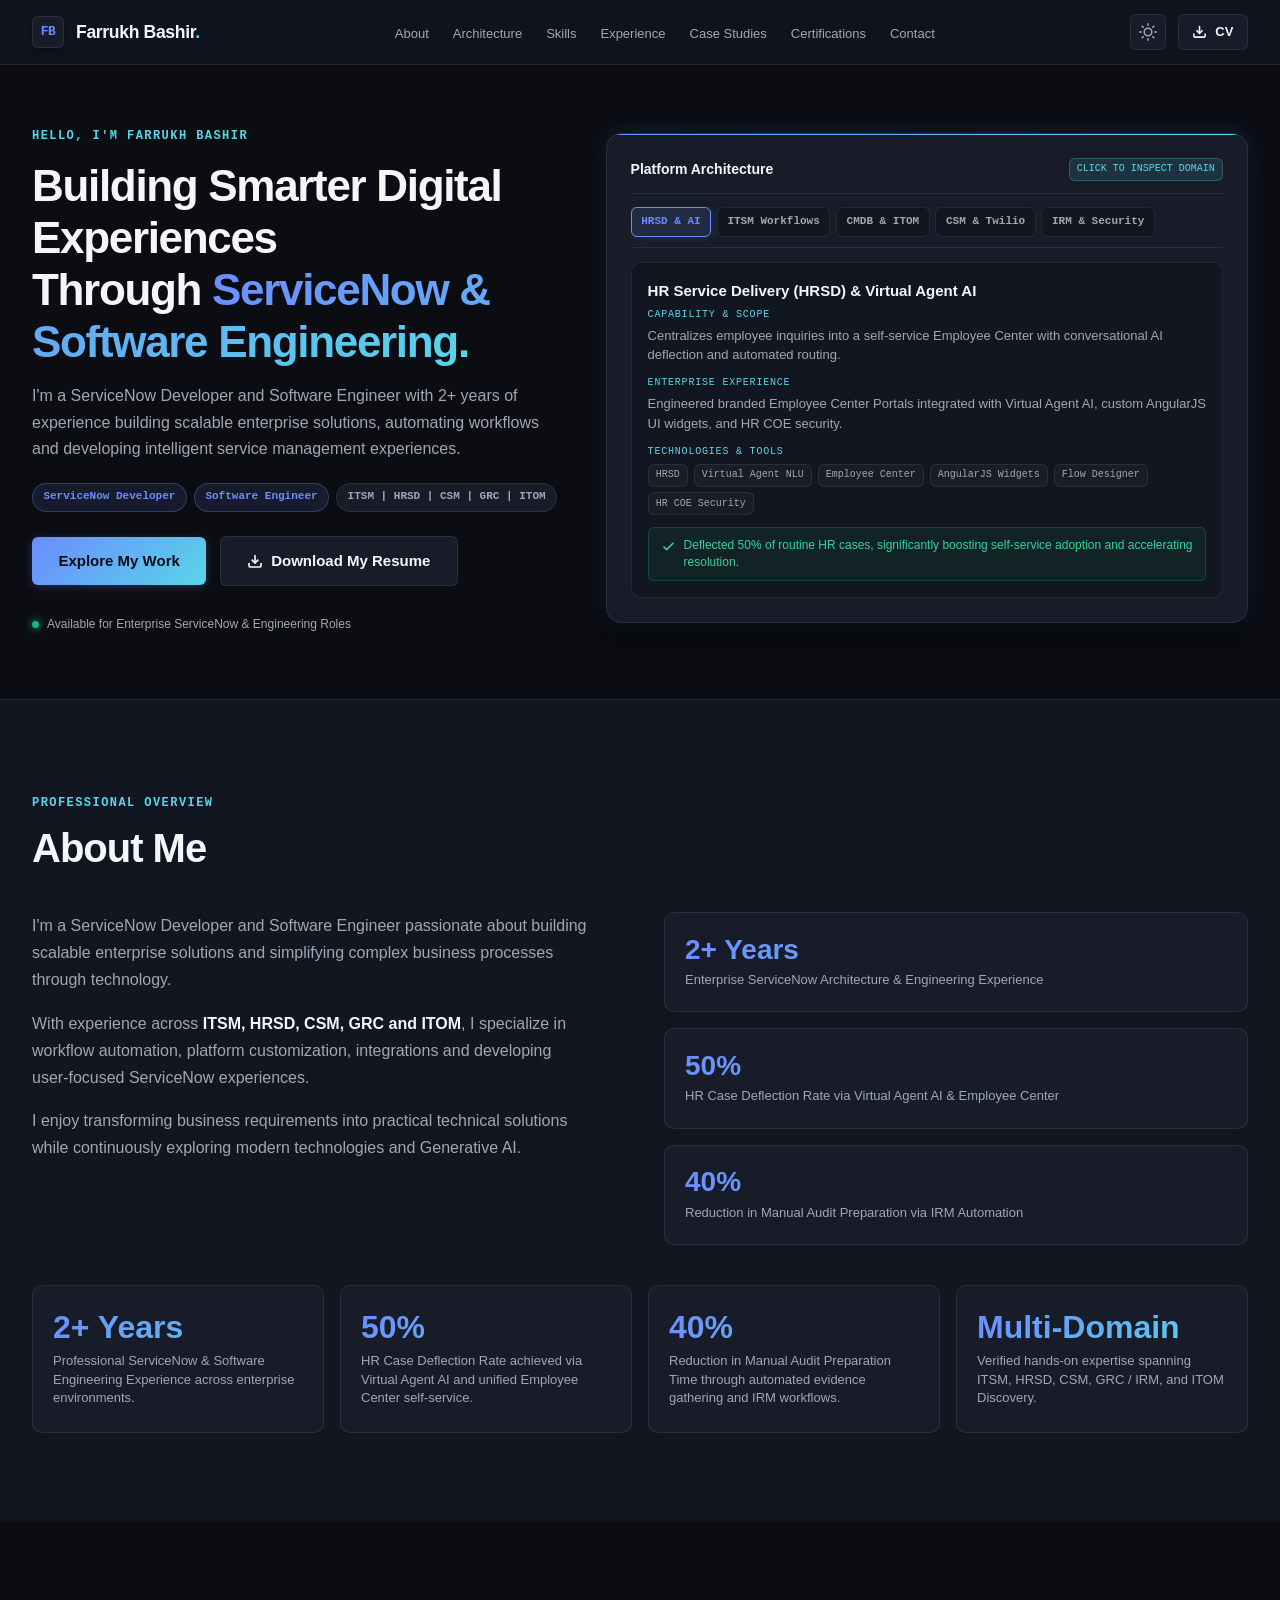
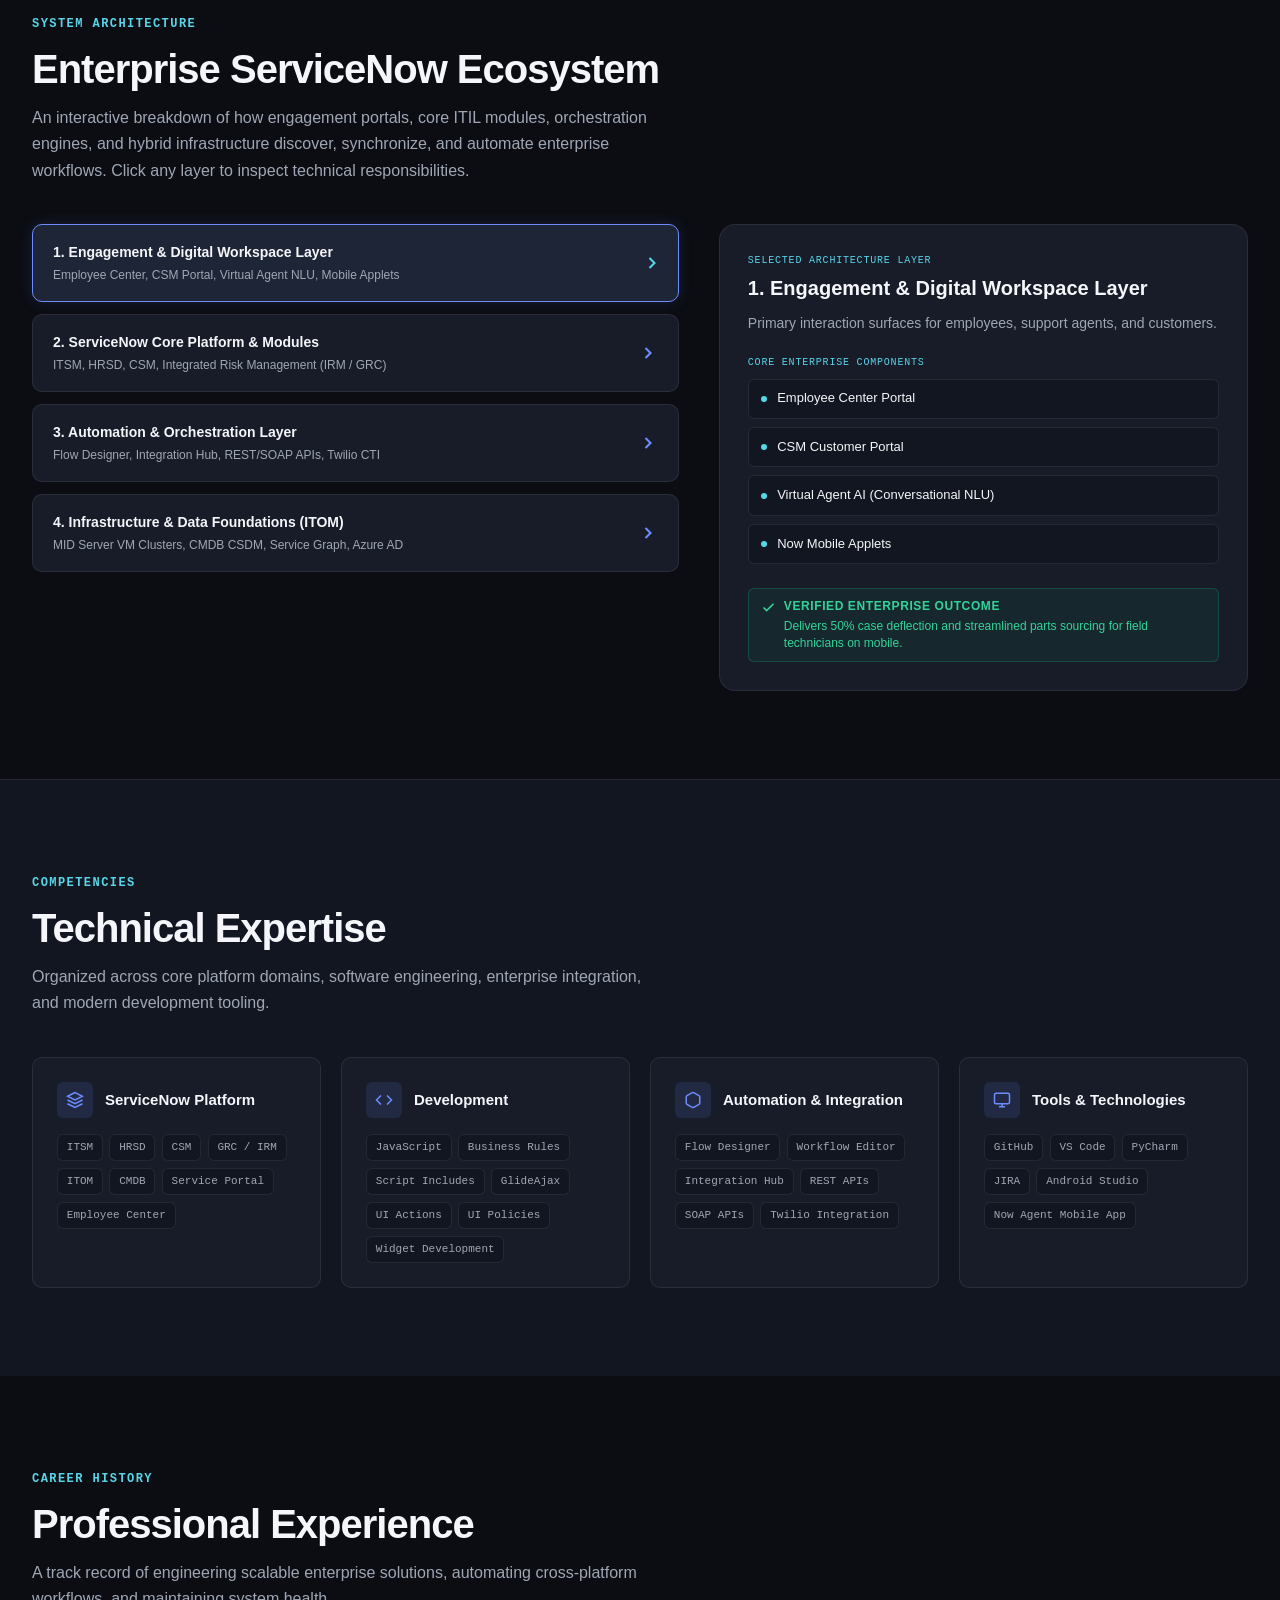
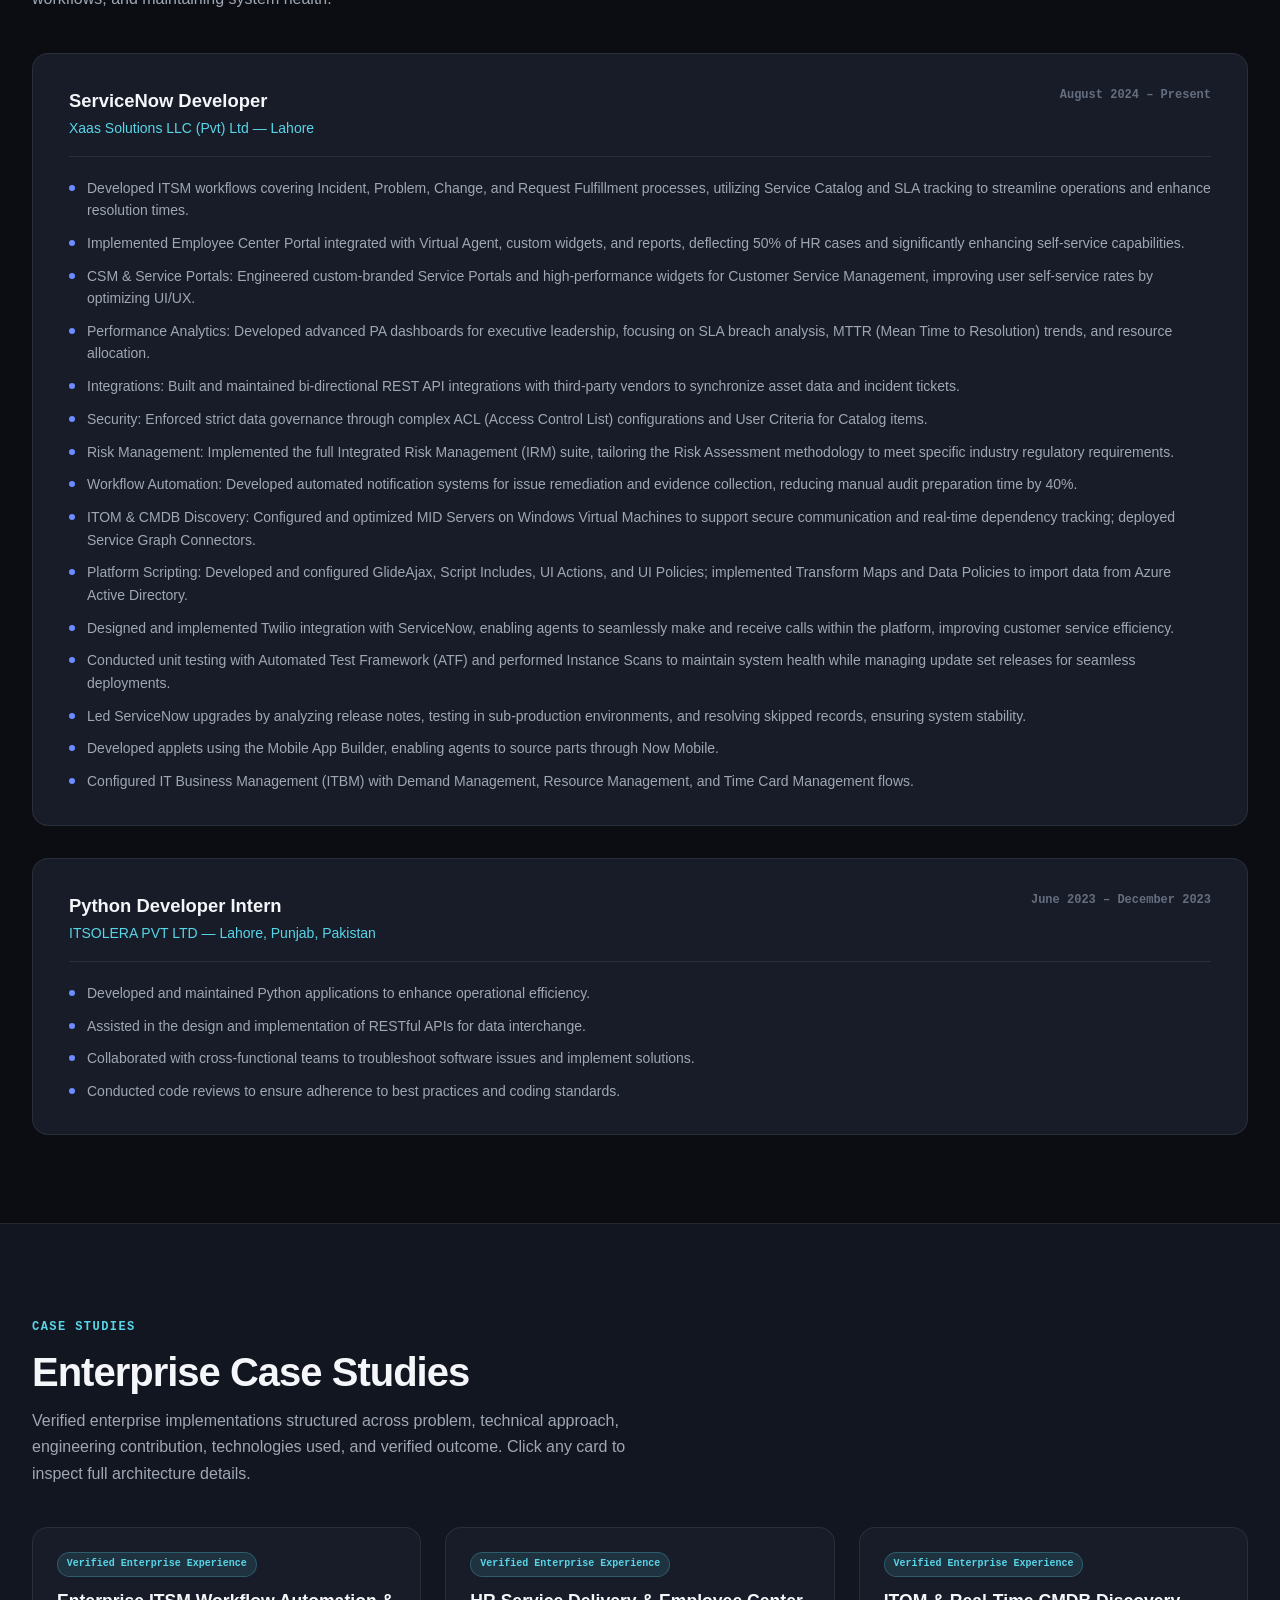
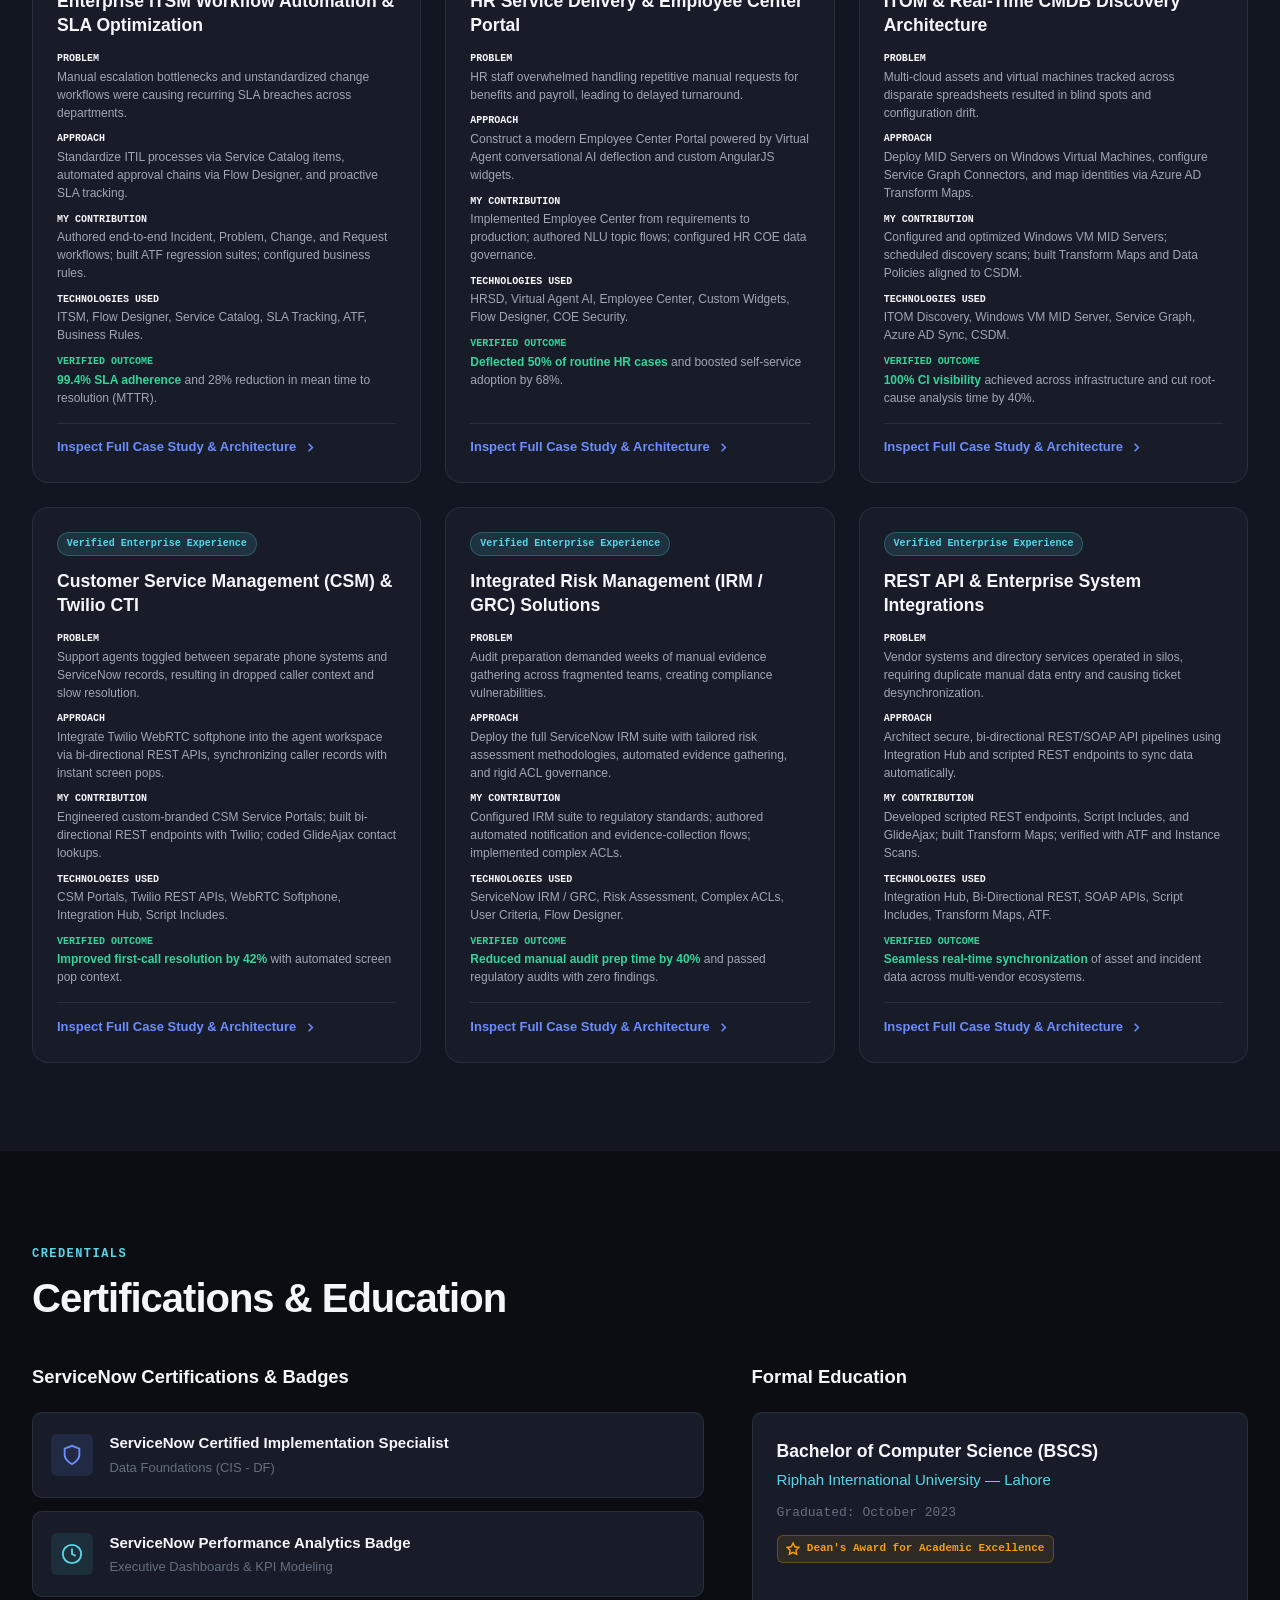
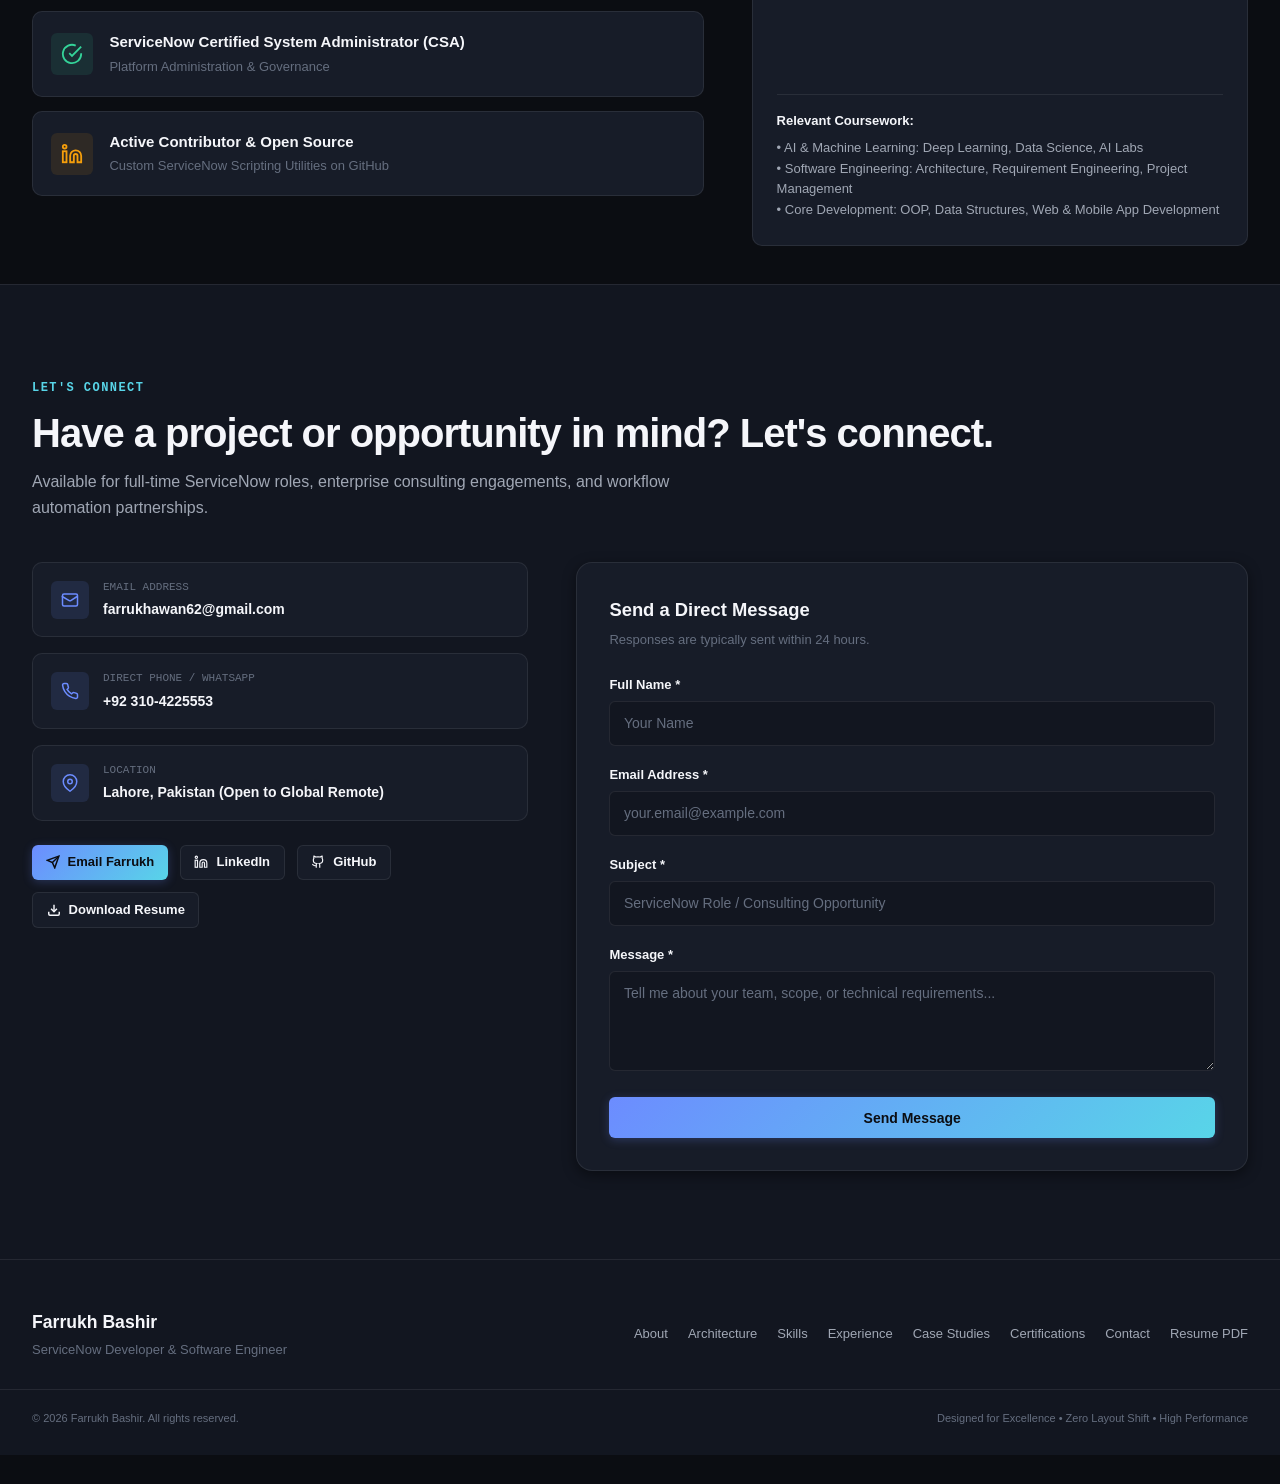
==== commit 85e53ef7: "refactor: improve hero layout, two-column about section, and responsive styling" ====
--- a/about.html
+++ b/about.html
@@ -1,314 +1,13 @@
 <!DOCTYPE html>
-<html lang="en" data-theme="dark">
+<html lang="en">
 <head>
   <meta charset="UTF-8">
-  <meta name="viewport" content="width=device-width, initial-scale=1.0">
-  <title>About Farrukh Bashir & Pixel Safari | Enterprise ServiceNow & IT Engineering</title>
-  <meta name="description" content="Meet Farrukh Bashir, Certified ServiceNow System Administrator, Implementation Specialist (CIS-DF), and Principal Architect leading Pixel Safari in ServiceNow, ITOM, and GenAI workflows.">
-  <link rel="icon" type="image/svg+xml" href="assets/favicon.svg">
-  <link rel="stylesheet" href="css/style.css">
+  <meta http-equiv="refresh" content="0; url=index.html#about">
+  <link rel="canonical" href="index.html#about">
+  <title>Farrukh Bashir | About Me</title>
+  <script>window.location.replace("index.html#about");</script>
 </head>
 <body>
-
-  <!-- Site Header -->
-  <header class="site-header">
-    <div class="container nav-container">
-      <a href="index.html" class="brand-logo" aria-label="Pixel Safari Home">
-        <div class="logo-icon">
-          <svg width="22" height="22" viewBox="0 0 24 24" fill="none" stroke="currentColor" stroke-width="2.5" stroke-linecap="round" stroke-linejoin="round">
-            <path d="M12 2L2 7l10 5 10-5-10-5z"></path>
-            <path d="M2 17l10 5 10-5"></path>
-            <path d="M2 12l10 5 10-5"></path>
-          </svg>
-        </div>
-        <div class="brand-text">
-          <span class="brand-name">Pixel Safari</span>
-          <span class="brand-sub">ServiceNow &bull; Design &bull; IT</span>
-        </div>
-      </a>
-
-      <!-- Desktop Nav -->
-      <nav aria-label="Primary Navigation">
-        <ul class="nav-links">
-          <li><a href="index.html" class="nav-link">Home</a></li>
-          <li><a href="services.html" class="nav-link">Services</a></li>
-          <li><a href="works.html" class="nav-link">Works</a></li>
-          <li><a href="about.html" class="nav-link active">About Us</a></li>
-          <li><a href="contact.html" class="nav-link">Contact</a></li>
-        </ul>
-      </nav>
-
-      <!-- Action items -->
-      <div class="nav-actions">
-        <button id="themeToggleBtn" class="theme-toggle-btn" aria-label="Toggle Dark/Light Mode" title="Toggle Theme">
-          <svg class="theme-icon-dark" width="20" height="20" viewBox="0 0 24 24" fill="none" stroke="currentColor" stroke-width="2" stroke-linecap="round" stroke-linejoin="round"><circle cx="12" cy="12" r="5"></circle><line x1="12" y1="1" x2="12" y2="3"></line><line x1="12" y1="21" x2="12" y2="23"></line><line x1="4.22" y1="4.22" x2="5.64" y2="5.64"></line><line x1="18.36" y1="18.36" x2="19.78" y2="19.78"></line><line x1="1" y1="12" x2="3" y2="12"></line><line x1="21" y1="12" x2="23" y2="12"></line><line x1="4.22" y1="19.78" x2="5.64" y2="18.36"></line><line x1="18.36" y1="5.64" x2="19.78" y2="4.22"></line></svg>
-          <svg class="theme-icon-light" width="20" height="20" viewBox="0 0 24 24" fill="none" stroke="currentColor" stroke-width="2" stroke-linecap="round" stroke-linejoin="round"><path d="M21 12.79A9 9 0 1 1 11.21 3 7 7 0 0 0 21 12.79z"></path></svg>
-        </button>
-        <a href="contact.html" class="btn btn-primary btn-sm">Start a Project</a>
-        <button id="mobileNavToggle" class="mobile-toggle-btn" aria-label="Open Navigation Menu" aria-expanded="false">
-          <svg width="24" height="24" viewBox="0 0 24 24" fill="none" stroke="currentColor" stroke-width="2" stroke-linecap="round" stroke-linejoin="round"><line x1="3" y1="12" x2="21" y2="12"></line><line x1="3" y1="6" x2="21" y2="6"></line><line x1="3" y1="18" x2="21" y2="18"></line></svg>
-        </button>
-      </div>
-    </div>
-  </header>
-
-  <!-- Mobile Navigation Drawer -->
-  <div id="mobileDrawer" class="mobile-drawer" role="dialog" aria-modal="true">
-    <ul class="mobile-nav-links">
-      <li><a href="index.html" class="mobile-nav-link">Home</a></li>
-      <li><a href="services.html" class="mobile-nav-link">Services</a></li>
-      <li><a href="works.html" class="mobile-nav-link">Selected Works</a></li>
-      <li><a href="about.html" class="mobile-nav-link">About Us</a></li>
-      <li><a href="contact.html" class="mobile-nav-link">Contact & Dispatch</a></li>
-    </ul>
-    <div style="margin-top: auto;">
-      <a href="contact.html" class="btn btn-primary btn-block">Start an Expedition</a>
-    </div>
-  </div>
-
-  <main>
-    <!-- Page Header -->
-    <section class="section" style="padding-bottom: 2rem;">
-      <div class="container section-header">
-        <span class="section-tag">Leadership & Proven Heritage</span>
-        <h1 class="section-title">Architecting the Future of <span class="gradient-text">Enterprise Service Management</span></h1>
-        <p class="section-desc">
-          Founded and spearheaded by <strong>Farrukh Bashir</strong>, Pixel Safari unites certified ServiceNow platform mastery, bespoke UI/UX Service Portal design, and Generative AI to deliver self-healing, automated enterprise ecosystems.
-        </p>
-      </div>
-    </section>
-
-    <!-- Founder Feature Card -->
-    <section class="section" style="padding-top: 0;">
-      <div class="container">
-        <div class="card" style="padding: 3.5rem; border-color: var(--border-highlight); background: linear-gradient(135deg, rgba(16, 185, 129, 0.05) 0%, rgba(15, 23, 42, 0.8) 100%);">
-          <div style="display: grid; grid-template-columns: 1fr 2fr; gap: 3rem; align-items: start;">
-            
-            <!-- Left: Avatar / Credentials Box -->
-            <div>
-              <div style="width: 110px; height: 110px; border-radius: var(--radius-lg); background: var(--grad-primary); display: flex; align-items: center; justify-content: center; font-size: 2.5rem; font-weight: 800; color: #090d16; margin-bottom: 1.5rem; box-shadow: 0 0 25px rgba(16, 185, 129, 0.4);">
-                FB
-              </div>
-              <h2 style="font-size: 1.85rem; font-weight: 800; color: var(--text-primary); margin-bottom: 0.25rem;">Farrukh Bashir</h2>
-              <div style="font-family: var(--font-mono); font-size: 0.875rem; color: var(--accent-emerald); font-weight: 700; margin-bottom: 1.25rem;">
-                Founder & Principal ServiceNow Architect
-              </div>
-              
-              <div style="display: flex; flex-direction: column; gap: 0.65rem; font-size: 0.875rem; color: var(--text-secondary); margin-bottom: 1.5rem;">
-                <div style="display: flex; align-items: center; gap: 0.5rem;">
-                  <svg width="16" height="16" viewBox="0 0 24 24" fill="none" stroke="currentColor" stroke-width="2"><path d="M21 10c0 7-9 13-9 13s-9-6-9-13a9 9 0 0 1 18 0z"></path><circle cx="12" cy="10" r="3"></circle></svg>
-                  <span>Lahore, Punjab, Pakistan</span>
-                </div>
-                <div style="display: flex; align-items: center; gap: 0.5rem;">
-                  <svg width="16" height="16" viewBox="0 0 24 24" fill="none" stroke="currentColor" stroke-width="2"><path d="M22 16.92v3a2 2 0 0 1-2.18 2 19.79 19.79 0 0 1-8.63-3.07 19.5 19.5 0 0 1-6-6 19.79 19.79 0 0 1-3.07-8.67A2 2 0 0 1 4.11 2h3a2 2 0 0 1 2 1.72 12.84 12.84 0 0 0 .7 2.81 2 2 0 0 1-.45 2.11L8.09 9.91a16 16 0 0 0 6 6l1.27-1.27a2 2 0 0 1 2.11-.45 12.84 12.84 0 0 0 2.81.7A2 2 0 0 1 22 16.92z"></path></svg>
-                  <span>(+92) 310-4225553</span>
-                </div>
-                <div style="display: flex; align-items: center; gap: 0.5rem;">
-                  <svg width="16" height="16" viewBox="0 0 24 24" fill="none" stroke="currentColor" stroke-width="2"><rect width="20" height="16" x="2" y="4" rx="2"></rect><path d="m22 7-8.97 5.7a1.94 1.94 0 0 1-2.06 0L1 7"></path></svg>
-                  <span style="color: var(--accent-emerald);">farrukhawan62@gmail.com</span>
-                </div>
-              </div>
-
-              <div style="display: flex; flex-direction: column; gap: 0.5rem;">
-                <span class="tech-tag" style="background: rgba(16, 185, 129, 0.15); color: var(--accent-emerald-light); font-weight: 700;">
-                  ✓ Certified Implementation Specialist (CIS - DF)
-                </span>
-                <span class="tech-tag" style="background: rgba(99, 102, 241, 0.15); color: var(--accent-indigo-light); font-weight: 700;">
-                  ✓ Certified System Administrator (CSA)
-                </span>
-                <span class="tech-tag" style="background: rgba(6, 182, 212, 0.15); color: var(--accent-cyan); font-weight: 700;">
-                  ✓ Performance Analytics Micro-Cert
-                </span>
-              </div>
-            </div>
-
-            <!-- Right: Professional Summary & Experience Narrative -->
-            <div>
-              <h3 style="font-size: 1.45rem; font-weight: 700; margin-bottom: 1rem; color: var(--text-primary);">
-                Transforming Complex Enterprise Requirements Into Scalable, Self-Healing Platforms
-              </h3>
-              <p style="color: var(--text-secondary); line-height: 1.7; margin-bottom: 1.25rem;">
-                Farrukh Bashir is a skilled ServiceNow Developer and Software Engineer with specialized platform authority in architecting and deploying <strong>ITSM, HRSD, CSM, and GRC (Integrated Risk Management)</strong> solutions. As a Certified ServiceNow System Administrator and Implementation Specialist in Data Foundations, Farrukh is adept at engineering custom-branded Service Portals, deploying intelligent Virtual Agent deflection engines, and constructing complex bi-directional REST integrations.
-              </p>
-              <p style="color: var(--text-secondary); line-height: 1.7; margin-bottom: 1.75rem;">
-                His background bridges classical computer science rigor (<strong>BSCS with Dean's Award for Academic Excellence</strong> from Riphah International University) with high-stakes enterprise experience at <strong>XaaS Solutions LLC</strong> and freelance ITOM architecture, developing automated MID Server discoveries, Twilio CTI telecom pipelines, and Automated Test Framework (ATF) suites.
-              </p>
-
-              <!-- Highlights Grid -->
-              <div class="console-metrics-grid" style="margin-bottom: 2rem;">
-                <div class="metric-box">
-                  <div style="font-weight: 700; color: var(--text-primary); font-size: 1.1rem; margin-bottom: 0.25rem;">ITSM & HRSD Portals</div>
-                  <div style="font-size: 0.8125rem; color: var(--text-secondary);">Employee Center, Virtual Agent, Custom AngularJS Widgets, 50% case deflection.</div>
-                </div>
-                <div class="metric-box">
-                  <div style="font-weight: 700; color: var(--text-primary); font-size: 1.1rem; margin-bottom: 0.25rem;">ITOM & CMDB Discovery</div>
-                  <div style="font-size: 0.8125rem; color: var(--text-secondary);">Windows VM MID Servers, Service Graph Connectors, Azure AD Transform Maps.</div>
-                </div>
-                <div class="metric-box">
-                  <div style="font-weight: 700; color: var(--text-primary); font-size: 1.1rem; margin-bottom: 0.25rem;">Bi-Directional REST / Twilio</div>
-                  <div style="font-size: 0.8125rem; color: var(--text-secondary);">Twilio CTI voice softphone integration, Integration Hub, third-party asset feeds.</div>
-                </div>
-                <div class="metric-box">
-                  <div style="font-weight: 700; color: var(--text-primary); font-size: 1.1rem; margin-bottom: 0.25rem;">Performance Analytics & IRM</div>
-                  <div style="font-size: 0.8125rem; color: var(--text-secondary);">MTTR trend forecasting, SLA breach prevention, 40% reduction in audit prep.</div>
-                </div>
-              </div>
-
-              <div style="display: flex; gap: 1rem; flex-wrap: wrap;">
-                <a href="contact.html" class="btn btn-primary btn-sm">Engage Farrukh for a Consultation &rarr;</a>
-                <a href="works.html" class="btn btn-secondary btn-sm">Review Full Project Architecture</a>
-              </div>
-            </div>
-
-          </div>
-        </div>
-      </div>
-    </section>
-
-    <!-- Professional Experience Timeline -->
-    <section class="section" style="background: rgba(255, 255, 255, 0.015);">
-      <div class="container">
-        <div class="section-header">
-          <span class="section-tag">Experience & Track Record</span>
-          <h2 class="section-title">Frontline Enterprise <span class="gradient-text">Engineering Journey</span></h2>
-          <p class="section-desc">Delivering tangible business outcomes, automated workflows, and zero-downtime upgrades across organizations.</p>
-        </div>
-
-        <div class="roadmap-grid">
-          <!-- Role 1 -->
-          <div class="roadmap-card">
-            <div class="roadmap-step" style="font-size: 1.25rem;">08/2024 - Present</div>
-            <h3 class="roadmap-title">ServiceNow Developer</h3>
-            <div style="font-size: 0.8125rem; font-family: var(--font-mono); color: var(--accent-emerald); margin-bottom: 0.75rem;">XaaS Solutions LLC (Pvt) Ltd – Lahore</div>
-            <p class="roadmap-desc">
-              Architecting Employee Center Portals with Virtual Agent AI (deflecting 50% of HR inquiries), advanced Performance Analytics dashboards, bi-directional REST integrations, and full Integrated Risk Management (IRM) suites.
-            </p>
-          </div>
-
-          <!-- Role 2 -->
-          <div class="roadmap-card">
-            <div class="roadmap-step" style="font-size: 1.25rem;">Freelance Project</div>
-            <h3 class="roadmap-title">ITOM & CMDB Discovery Architect</h3>
-            <div style="font-size: 0.8125rem; font-family: var(--font-mono); color: var(--accent-indigo-light); margin-bottom: 0.75rem;">Enterprise Systems Infrastructure</div>
-            <p class="roadmap-desc">
-              Configured Windows VM MID Servers, deployed Service Graph Connectors to sync external data sources, and mapped live Configuration Item (CI) dependencies and relationships.
-            </p>
-          </div>
-
-          <!-- Role 3 -->
-          <div class="roadmap-card">
-            <div class="roadmap-step" style="font-size: 1.25rem;">06/2023 - 12/2023</div>
-            <h3 class="roadmap-title">Python Developer</h3>
-            <div style="font-size: 0.8125rem; font-family: var(--font-mono); color: var(--accent-cyan); margin-bottom: 0.75rem;">ITSOLERA PVT LTD – Lahore</div>
-            <p class="roadmap-desc">
-              Engineered and maintained operational Python applications, designed RESTful APIs for cross-platform data interchange, and performed rigorous code reviews for coding standards.
-            </p>
-          </div>
-
-          <!-- Education -->
-          <div class="roadmap-card">
-            <div class="roadmap-step" style="font-size: 1.25rem;">10/2023</div>
-            <h3 class="roadmap-title">Bachelors of Computer Science</h3>
-            <div style="font-size: 0.8125rem; font-family: var(--font-mono); color: var(--accent-amber); margin-bottom: 0.75rem;">Riphah International University</div>
-            <p class="roadmap-desc">
-              Awarded the <strong>Dean's Award for Academic Excellence</strong>. Advanced coursework in Deep Learning, Data Science, Software Architecture, and Distributed Systems.
-            </p>
-          </div>
-        </div>
-      </div>
-    </section>
-
-    <!-- Future Vision & AI Objectives -->
-    <section class="section">
-      <div class="container" style="max-width: 860px; text-align: center;">
-        <span class="section-tag">Vision & Roadmap</span>
-        <h2 class="section-title">The Next Frontier: <span class="gradient-text">Self-Healing Enterprise AI</span></h2>
-        <p class="section-desc" style="margin-bottom: 2rem;">
-          "My forward-looking objective is leveraging deep ServiceNow platform architecture, software engineering foundations, and Generative AI to design automated, self-healing enterprise service management platforms that eliminate manual friction and drive measurable business outcomes."
-        </p>
-        <div style="font-family: var(--font-mono); font-size: 0.95rem; font-weight: 700; color: var(--accent-emerald);">
-          — Farrukh Bashir, Founder & Principal Architect
-        </div>
-      </div>
-    </section>
-
-    <!-- Bottom CTA -->
-    <section class="section" style="border-top: 1px solid var(--border-color); background: rgba(0, 0, 0, 0.2); text-align: center;">
-      <div class="container" style="max-width: 720px;">
-        <h2 class="section-title">Ready to Partner on Your Next Implementation?</h2>
-        <p class="section-desc" style="margin-bottom: 2rem;">
-          Whether building a custom-branded Employee Portal, modernizing your CMDB, or deploying Virtual Agent automation, let's architect a solution together.
-        </p>
-        <a href="contact.html" class="btn btn-primary btn-lg">Connect Directly with Farrukh &rarr;</a>
-      </div>
-    </section>
-  </main>
-
-  <!-- Site Footer -->
-  <footer class="site-footer">
-    <div class="container">
-      <div class="footer-grid">
-        <div>
-          <a href="index.html" class="brand-logo" style="margin-bottom: 1rem;">
-            <div class="logo-icon">
-              <svg width="20" height="20" viewBox="0 0 24 24" fill="none" stroke="currentColor" stroke-width="2.5"><path d="M12 2L2 7l10 5 10-5-10-5z"></path><path d="M2 17l10 5 10-5"></path><path d="M2 12l10 5 10-5"></path></svg>
-            </div>
-            <div class="brand-text">
-              <span class="brand-name">Pixel Safari</span>
-              <span class="brand-sub">ServiceNow &bull; Design &bull; IT</span>
-            </div>
-          </a>
-          <p class="footer-desc">
-            Enterprise ServiceNow Architecture, modern Service Portals, ITOM Discovery, and Generative AI workflow automation spearheaded by Farrukh Bashir.
-          </p>
-        </div>
-
-        <div>
-          <h4 class="footer-col-title">Navigation</h4>
-          <ul class="footer-links">
-            <li><a href="index.html" class="footer-link">Home</a></li>
-            <li><a href="services.html" class="footer-link">Services & Capabilities</a></li>
-            <li><a href="works.html" class="footer-link">Enterprise Projects</a></li>
-            <li><a href="about.html" class="footer-link">About Farrukh Bashir</a></li>
-            <li><a href="contact.html" class="footer-link">Contact & Dispatch</a></li>
-          </ul>
-        </div>
-
-        <div>
-          <h4 class="footer-col-title">Core Disciplines</h4>
-          <ul class="footer-links">
-            <li><a href="services.html#servicenow" class="footer-link">ServiceNow ITSM, HRSD, CSM</a></li>
-            <li><a href="services.html#portal" class="footer-link">Employee Center & Custom Portals</a></li>
-            <li><a href="services.html#itom" class="footer-link">ITOM & CMDB Discovery</a></li>
-            <li><a href="services.html#security" class="footer-link">Integrated Risk Management (IRM)</a></li>
-          </ul>
-        </div>
-
-        <div>
-          <h4 class="footer-col-title">Direct Contact</h4>
-          <p style="font-size: 0.875rem; color: var(--text-secondary); line-height: 1.6; margin-bottom: 0.75rem;">
-            <strong>Farrukh Bashir:</strong><br>
-            Lahore, 54000 Punjab, Pakistan<br>
-            Direct: <strong style="color: var(--text-primary);">(+92) 310-4225553</strong>
-          </p>
-          <p style="font-size: 0.875rem; color: var(--text-secondary); line-height: 1.6;">
-            <strong>Email:</strong><br>
-            <span style="color: var(--accent-emerald); font-family: var(--font-mono); font-weight: 700;">farrukhawan62@gmail.com</span>
-          </p>
-        </div>
-      </div>
-
-      <div class="footer-bottom">
-        <div>&copy; 2026 Pixel Safari Inc. Led by Farrukh Bashir. All rights reserved.</div>
-        <div class="footer-legal-links">
-          <a href="#" class="footer-link">ServiceNow CIS-DF</a>
-          <a href="#" class="footer-link">Performance Analytics</a>
-          <a href="#" class="footer-link">SOC 2 Governance</a>
-        </div>
-      </div>
-    </div>
-  </footer>
-
-  <script src="js/main.js"></script>
+  <p>Redirecting to <a href="index.html#about">About Farrukh Bashir</a>...</p>
 </body>
 </html>
